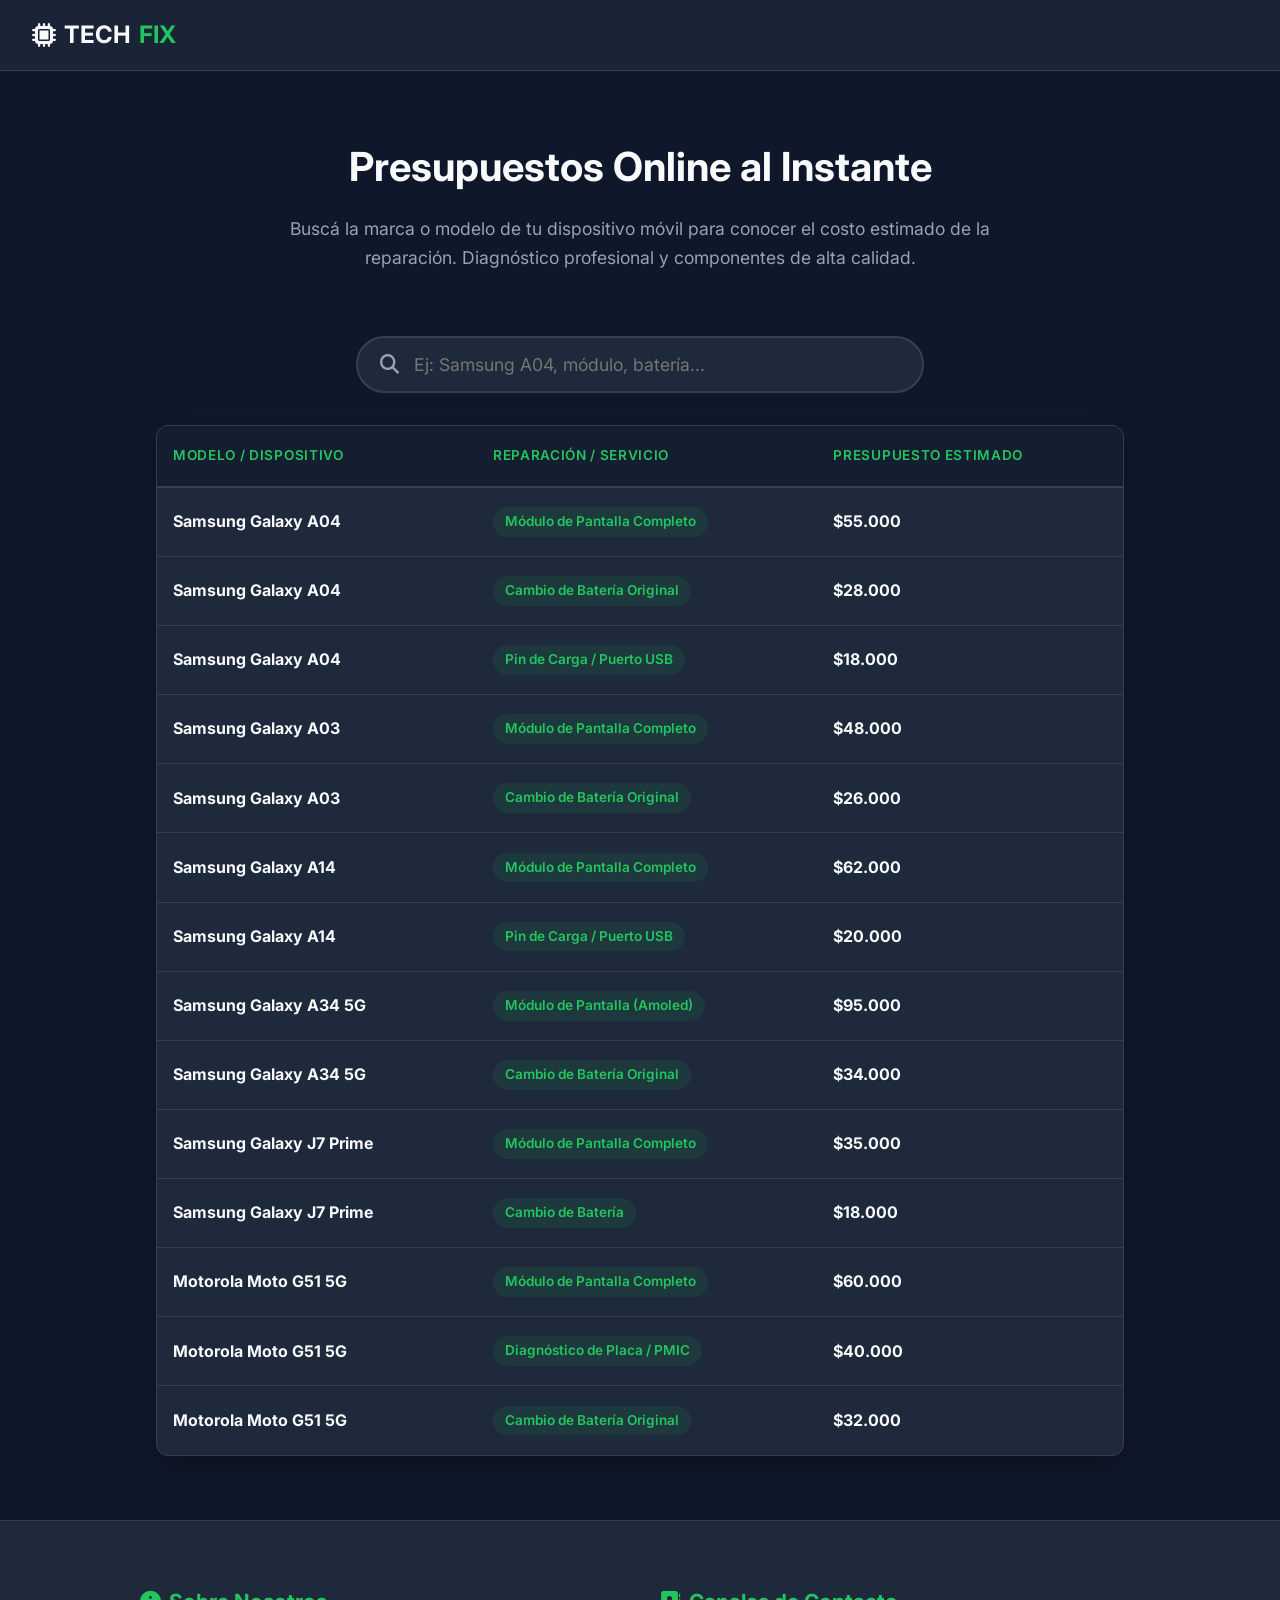
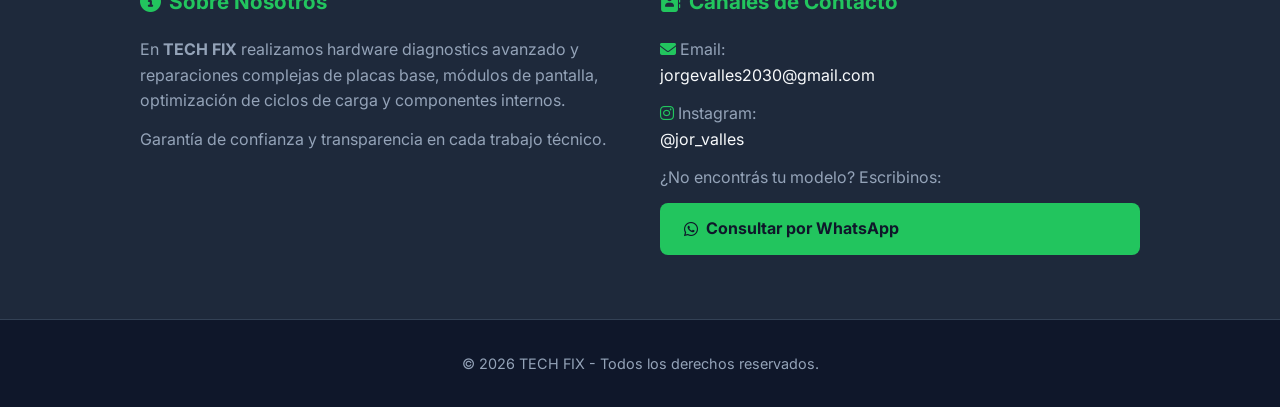
==== index.html @ dbf46ec6 "Rename gemini-code-1780586534050.html to index.html" ====
<!DOCTYPE html>
<html lang="es">
<head>
    <meta charset="UTF-8">
    <meta name="viewport" content="width=device-width, initial-scale=1.0">
    <title>TECH FIX - Servicio Técnico Especializado</title>
    <!-- Google Fonts & FontAwesome para Iconos -->
    <link href="https://fonts.googleapis.com/css2?family=Inter:wght@300;400;600;700&display=swap" rel="stylesheet">
    <link rel="stylesheet" href="https://cdnjs.cloudflare.com/ajax/libs/font-awesome/6.4.0/css/all.min.css">
    
    <style>
        :root {
            --bg-dark: #0f172a;
            --bg-card: #1e293b;
            --primary: #22c55e; /* Verde Tecnológico */
            --primary-hover: #16a34a;
            --text-main: #f8fafc;
            --text-muted: #94a3b8;
            --border: #334155;
        }

        * {
            margin: 0;
            padding: 0;
            box-sizing: border-box;
            font-family: 'Inter', sans-serif;
        }

        body {
            background-color: var(--bg-dark);
            color: var(--text-main);
            line-height: 1.6;
        }

        header {
            background-color: rgba(30, 41, 59, 0.8);
            backdrop-filter: blur(10px);
            position: sticky;
            top: 0;
            z-index: 100;
            border-bottom: 1px solid var(--border);
            padding: 1rem 2rem;
            display: flex;
            justify-content: space-between;
            align-items: center;
        }

        .logo {
            font-size: 1.5rem;
            font-weight: 700;
            color: var(--text-main);
            display: flex;
            align-items: center;
            gap: 0.5rem;
        }

        .logo span {
            color: var(--primary);
        }

        .hero {
            text-align: center;
            padding: 4rem 2rem 2rem 2rem;
            max-width: 800px;
            margin: 0 auto;
        }

        .hero h1 {
            font-size: 2.5rem;
            font-weight: 700;
            margin-bottom: 1rem;
        }

        .hero p {
            color: var(--text-muted);
            font-size: 1.1rem;
        }

        /* Buscador y Controles */
        .search-container {
            max-width: 600px;
            margin: 2rem auto;
            position: relative;
            padding: 0 1rem;
        }

        .search-wrapper {
            position: relative;
            display: flex;
            align-items: center;
        }

        .search-wrapper i {
            position: absolute;
            left: 1.5rem;
            color: var(--text-muted);
            font-size: 1.2rem;
        }

        .search-input {
            width: 100%;
            padding: 1rem 1rem 1rem 3.5rem;
            background-color: var(--bg-card);
            border: 2px solid var(--border);
            border-radius: 50px;
            color: var(--text-main);
            font-size: 1.1rem;
            outline: none;
            transition: all 0.3s ease;
        }

        .search-input:focus {
            border-color: var(--primary);
            box-shadow: 0 0 15px rgba(34, 197, 94, 0.2);
        }

        /* Tabla de Presupuestos */
        .table-section {
            max-width: 1000px;
            margin: 0 auto 4rem auto;
            padding: 0 1rem;
        }

        .table-container {
            background-color: var(--bg-card);
            border: 1px solid var(--border);
            border-radius: 12px;
            overflow: hidden;
            box-shadow: 0 10px 25px -5px rgba(0, 0, 0, 0.3);
        }

        table {
            width: 100%;
            border-collapse: collapse;
            text-align: left;
        }

        th {
            background-color: rgba(15, 23, 42, 0.6);
            color: var(--primary);
            padding: 1.2rem 1rem;
            font-weight: 600;
            text-transform: uppercase;
            font-size: 0.85rem;
            letter-spacing: 0.05em;
            border-bottom: 2px solid var(--border);
        }

        td {
            padding: 1.2rem 1rem;
            border-bottom: 1px solid var(--border);
            font-size: 1rem;
        }

        tr:last-child td {
            border-bottom: none;
        }

        tr:hover td {
            background-color: rgba(51, 65, 85, 0.3);
        }

        .badge-reparacion {
            background-color: rgba(34, 197, 94, 0.1);
            color: var(--primary);
            padding: 0.25rem 0.75rem;
            border-radius: 20px;
            font-size: 0.85rem;
            font-weight: 600;
            display: inline-block;
        }

        .price-tag {
            font-weight: 700;
            color: var(--text-main);
        }

        .no-results {
            padding: 3rem;
            text-align: center;
            color: var(--text-muted);
            display: none;
        }

        /* Sección de Contacto e Info de Empresa */
        .info-section {
            background-color: var(--bg-card);
            border-top: 1px solid var(--border);
            padding: 4rem 2rem;
        }

        .info-grid {
            max-width: 1000px;
            margin: 0 auto;
            display: grid;
            grid-template-columns: repeat(auto-fit, minmax(280px, 1fr));
            gap: 2.5rem;
        }

        .info-card h3 {
            font-size: 1.3rem;
            margin-bottom: 1.2rem;
            color: var(--primary);
            display: flex;
            align-items: center;
            gap: 0.5rem;
        }

        .info-card p {
            color: var(--text-muted);
            margin-bottom: 0.8rem;
        }

        .info-card a {
            color: var(--text-main);
            text-decoration: none;
            transition: color 0.2s;
            display: flex;
            align-items: center;
            gap: 0.5rem;
        }

        .info-card a:hover {
            color: var(--primary);
        }

        .social-btn {
            display: inline-flex;
            align-items: center;
            gap: 0.5rem;
            background-color: var(--primary);
            color: var(--bg-dark) !important;
            font-weight: 700;
            padding: 0.8rem 1.5rem;
            border-radius: 8px;
            margin-top: 0.5rem;
            transition: transform 0.2s, background-color 0.2s !important;
        }

        .social-btn:hover {
            background-color: var(--primary-hover) !important;
            transform: translateY(-2px);
        }

        footer {
            text-align: center;
            padding: 2rem;
            color: var(--text-muted);
            font-size: 0.9rem;
            border-top: 1px solid var(--border);
        }

        @media (max-width: 600px) {
            .hero h1 { font-size: 2rem; }
            th, td { padding: 0.8rem 0.5rem; font-size: 0.9rem; }
            header { justify-content: center; }
        }
    </style>
</head>
<body>

    <header>
        <div class="logo"><i class="fa-solid fa-microchip"></i> TECH<span>FIX</span></div>
    </header>

    <section class="hero">
        <h1>Presupuestos Online al Instante</h1>
        <p>Buscá la marca o modelo de tu dispositivo móvil para conocer el costo estimado de la reparación. Diagnóstico profesional y componentes de alta calidad.</p>
    </section>

    <!-- Buscador Inteligente -->
    <div class="search-container">
        <div class="search-wrapper">
            <i class="fa-solid fa-magnifying-glass"></i>
            <input type="text" id="searchInput" class="search-input" placeholder="Ej: Samsung A04, módulo, batería...">
        </div>
    </div>

    <!-- Contenedor de la Tabla -->
    <section class="table-section">
        <div class="table-container">
            <table id="preciosTable">
                <thead>
                    <tr>
                        <th>Modelo / Dispositivo</th>
                        <th>Reparación / Servicio</th>
                        <th>Presupuesto Estimado</th>
                    </tr>
                </thead>
                <tbody id="tableBody">
                    <!-- Los datos se cargan dinámicamente con JavaScript desde abajo -->
                </tbody>
            </table>
            <div id="noResults" class="no-results">
                <i class="fa-solid fa-circle-question" style="font-size: 2rem; margin-bottom: 1rem; color: var(--primary);"></i>
                <p>No encontramos presupuestos para esa búsqueda.<br>¡Consultanos directamente por WhatsApp para darte un precio!</p>
            </div>
        </div>
    </section>

    <!-- Información de la Empresa -->
    <section class="info-section">
        <div class="info-grid">
            <div class="info-card">
                <h3><i class="fa-solid fa-circle-info"></i> Sobre Nosotros</h3>
                <p>En <strong>TECH FIX</strong> realizamos hardware diagnostics avanzado y reparaciones complejas de placas base, módulos de pantalla, optimización de ciclos de carga y componentes internos.</p>
                <p>Garantía de confianza y transparencia en cada trabajo técnico.</p>
            </div>
            <div class="info-card">
                <h3><i class="fa-solid fa-address-book"></i> Canales de Contacto</h3>
                <p><i class="fa-solid fa-envelope" style="color: var(--primary);"></i> Email: <a href="mailto:jorgevalles2030@gmail.com">jorgevalles2030@gmail.com</a></p>
                <p><i class="fa-brands fa-instagram" style="color: var(--primary);"></i> Instagram: <a href="https://instagram.com/jor_valles" target="_blank">@jor_valles</a></p>
                <p>¿No encontrás tu modelo? Escribinos:</p>
                <!-- BOTÓN DE WHATSAPP: Podés cambiar el número de teléfono acá abajo en el link -->
                <a href="https://wa.me/5491100000000?text=Hola%20Tech%20Fix,%20quería%20consultar%20un%20presupuesto" target="_blank" class="social-btn">
                    <i class="fa-brands fa-whatsapp"></i> Consultar por WhatsApp
                </a>
            </div>
        </div>
    </section>

    <footer>
        &copy; 2026 TECH FIX - Todos los derechos reservados.
    </footer>

    <!-- LÓGICA DE JAVASCRIPT: ACÁ MODIFICÁS TUS PRODUCTOS -->
    <script>
        // ==========================================
        //  BASE DE DATOS DE PRECIOS (100% EDITABLE)
        // ==========================================
        // Podés cambiar los nombres, las reparaciones y los precios.
        // Respetá siempre las comillas y las comas al final de cada línea.
        
        const datosPrecios = [
            { modelo: "Samsung Galaxy A04", reparacion: "Módulo de Pantalla Completo", precio: "$55.000" },
            { modelo: "Samsung Galaxy A04", reparacion: "Cambio de Batería Original", precio: "$28.000" },
            { modelo: "Samsung Galaxy A04", reparacion: "Pin de Carga / Puerto USB", precio: "$18.000" },
            
            { modelo: "Samsung Galaxy A03", reparacion: "Módulo de Pantalla Completo", precio: "$48.000" },
            { modelo: "Samsung Galaxy A03", reparacion: "Cambio de Batería Original", precio: "$26.000" },
            
            { modelo: "Samsung Galaxy A14", reparacion: "Módulo de Pantalla Completo", precio: "$62.000" },
            { modelo: "Samsung Galaxy A14", reparacion: "Pin de Carga / Puerto USB", precio: "$20.000" },
            
            { modelo: "Samsung Galaxy A34 5G", reparacion: "Módulo de Pantalla (Amoled)", precio: "$95.000" },
            { modelo: "Samsung Galaxy A34 5G", reparacion: "Cambio de Batería Original", precio: "$34.000" },
            
            { modelo: "Samsung Galaxy J7 Prime", reparacion: "Módulo de Pantalla Completo", precio: "$35.000" },
            { modelo: "Samsung Galaxy J7 Prime", reparacion: "Cambio de Batería", precio: "$18.000" },
            
            { modelo: "Motorola Moto G51 5G", reparacion: "Módulo de Pantalla Completo", precio: "$60.000" },
            { modelo: "Motorola Moto G51 5G", reparacion: "Diagnóstico de Placa / PMIC", precio: "$40.000" },
            { modelo: "Motorola Moto G51 5G", reparacion: "Cambio de Batería Original", precio: "$32.000" }
        ];

        // ==========================================
        //  FUNCIONAMIENTO DE LA PÁGINA (NO TOCAR)
        // ==========================================
        const tableBody = document.getElementById('tableBody');
        const searchInput = document.getElementById('searchInput');
        const noResults = document.getElementById('noResults');
        const preciosTable = document.getElementById('preciosTable');

        // Función para renderizar los datos en la tabla
        function cargarTabla(lista) {
            tableBody.innerHTML = '';
            if (lista.length === 0) {
                preciosTable.style.display = 'none';
                noResults.style.display = 'block';
                return;
            }
            
            preciosTable.style.display = 'table';
            noResults.style.display = 'none';

            lista.forEach(item => {
                const fila = document.createElement('tr');
                fila.innerHTML = `
                    <td><strong>${item.modelo}</strong></td>
                    <td><span class="badge-reparacion">${item.reparacion}</span></td>
                    <td><span class="price-tag">${item.precio}</span></td>
                `;
                tableBody.appendChild(fila);
            });
        }

        // Buscador en tiempo real
        searchInput.addEventListener('input', (e) => {
            const busqueda = e.target.value.toLowerCase().trim();
            
            const filtrados = datosPrecios.filter(item => {
                return item.modelo.toLowerCase().includes(busqueda) || 
                       item.reparacion.toLowerCase().includes(busqueda);
            });
            
            cargarTabla(filtrados);
        });

        // Carga inicial al abrir la página
        cargarTabla(datosPrecios);
    </script>
</body>
</html>
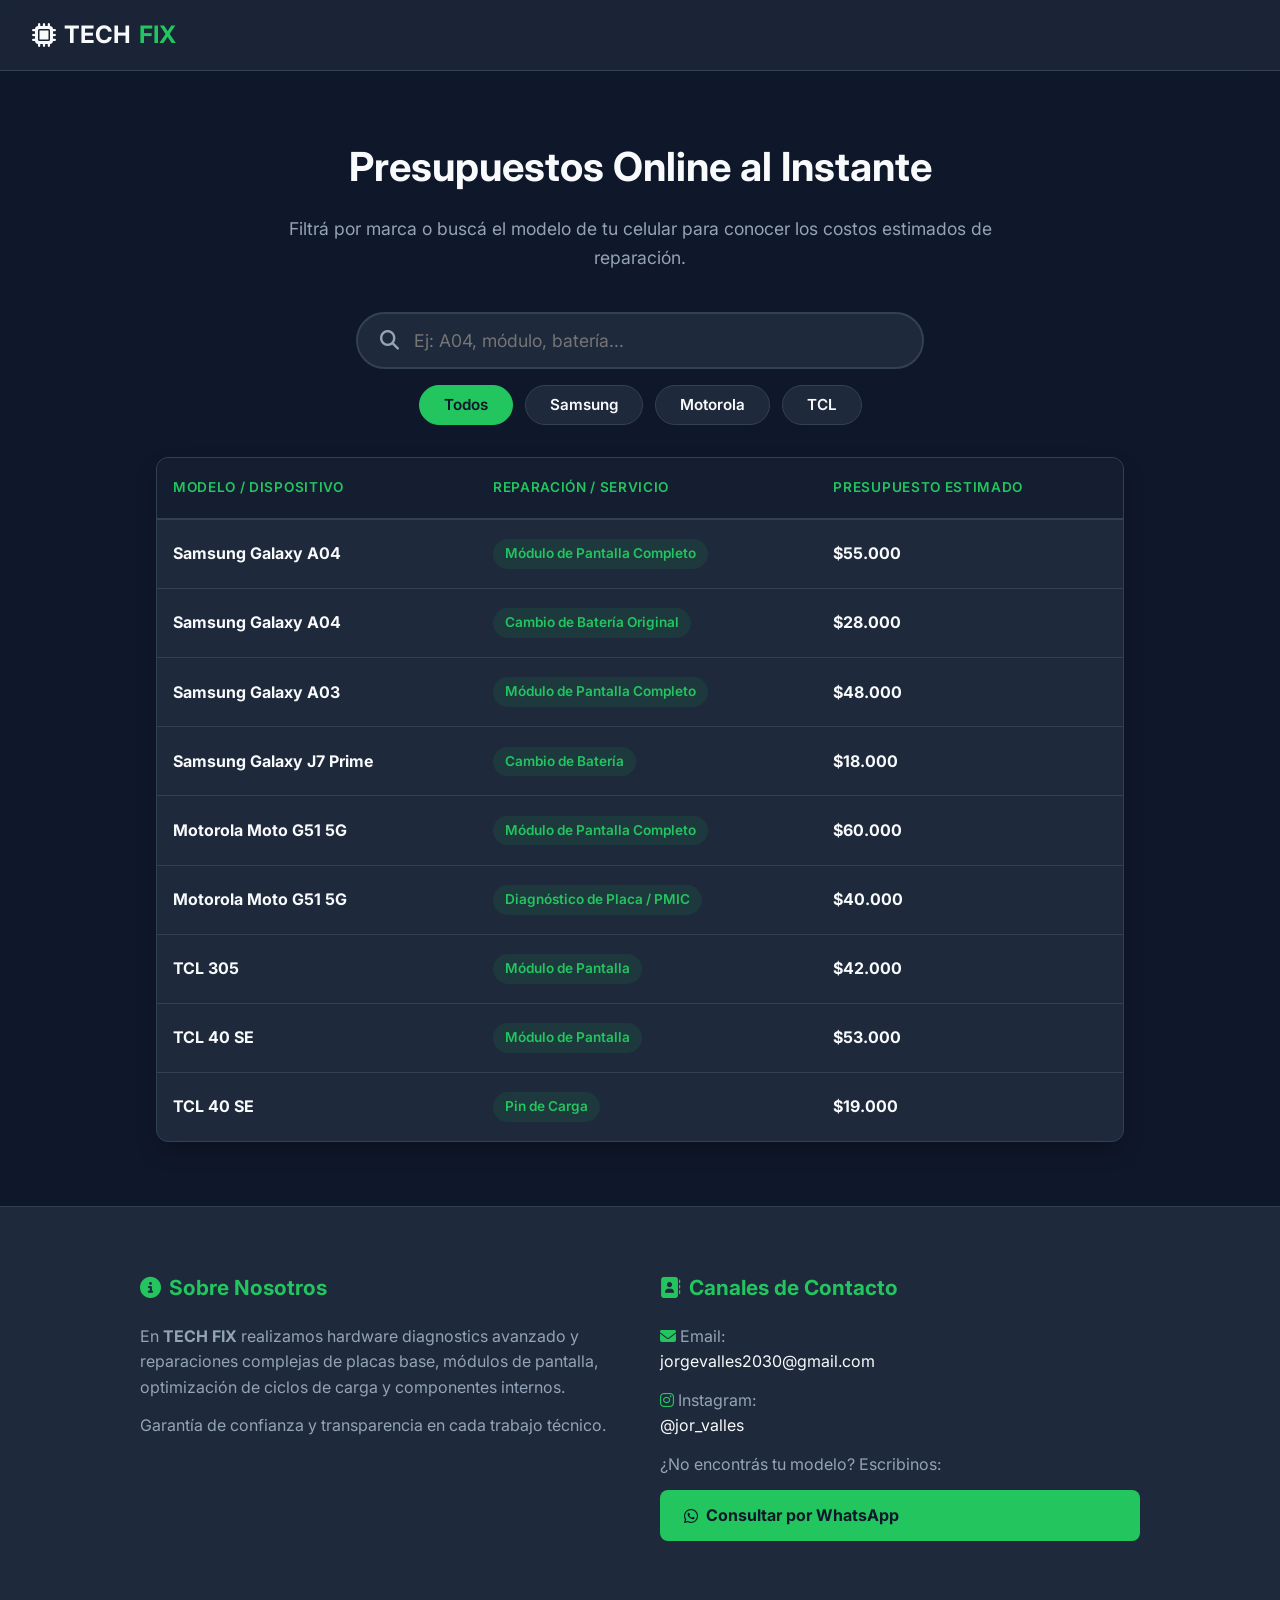
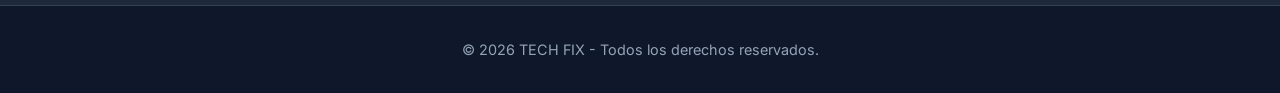
==== commit 04f84353: "Update index.html" ====
--- a/index.html
+++ b/index.html
@@ -60,7 +60,7 @@
 
         .hero {
             text-align: center;
-            padding: 4rem 2rem 2rem 2rem;
+            padding: 4rem 2rem 1rem 2rem;
             max-width: 800px;
             margin: 0 auto;
         }
@@ -76,10 +76,10 @@
             font-size: 1.1rem;
         }
 
-        /* Buscador y Controles */
+        /* Buscador */
         .search-container {
             max-width: 600px;
-            margin: 2rem auto;
+            margin: 1.5rem auto 1rem auto;
             position: relative;
             padding: 0 1rem;
         }
@@ -112,6 +112,39 @@
         .search-input:focus {
             border-color: var(--primary);
             box-shadow: 0 0 15px rgba(34, 197, 94, 0.2);
+        }
+
+        /* Botones de Filtro (Categorías por Marca) */
+        .filter-container {
+            display: flex;
+            justify-content: center;
+            gap: 0.75rem;
+            margin-bottom: 2rem;
+            flex-wrap: wrap;
+            padding: 0 1rem;
+        }
+
+        .filter-btn {
+            background-color: var(--bg-card);
+            color: var(--text-main);
+            border: 1px solid var(--border);
+            padding: 0.6rem 1.5rem;
+            border-radius: 30px;
+            cursor: pointer;
+            font-weight: 600;
+            font-size: 0.95rem;
+            transition: all 0.2s ease;
+        }
+
+        .filter-btn:hover {
+            border-color: var(--primary);
+            color: var(--primary);
+        }
+
+        .filter-btn.active {
+            background-color: var(--primary);
+            color: var(--bg-dark);
+            border-color: var(--primary);
         }
 
         /* Tabla de Presupuestos */
@@ -265,15 +298,23 @@
 
     <section class="hero">
         <h1>Presupuestos Online al Instante</h1>
-        <p>Buscá la marca o modelo de tu dispositivo móvil para conocer el costo estimado de la reparación. Diagnóstico profesional y componentes de alta calidad.</p>
+        <p>Filtrá por marca o buscá el modelo de tu celular para conocer los costos estimados de reparación.</p>
     </section>
 
     <!-- Buscador Inteligente -->
     <div class="search-container">
         <div class="search-wrapper">
             <i class="fa-solid fa-magnifying-glass"></i>
-            <input type="text" id="searchInput" class="search-input" placeholder="Ej: Samsung A04, módulo, batería...">
+            <input type="text" id="searchInput" class="search-input" placeholder="Ej: A04, módulo, batería...">
         </div>
+    </div>
+
+    <!-- Botones de Filtro por Categorías (Marcas) -->
+    <div class="filter-container">
+        <button class="filter-btn active" onclick="filtrarPorMarca('TODOS', this)">Todos</button>
+        <button class="filter-btn" onclick="filtrarPorMarca('SAMSUNG', this)">Samsung</button>
+        <button class="filter-btn" onclick="filtrarPorMarca('MOTOROLA', this)">Motorola</button>
+        <button class="filter-btn" onclick="filtrarPorMarca('TCL', this)">TCL</button>
     </div>
 
     <!-- Contenedor de la Tabla -->
@@ -288,7 +329,7 @@
                     </tr>
                 </thead>
                 <tbody id="tableBody">
-                    <!-- Los datos se cargan dinámicamente con JavaScript desde abajo -->
+                    <!-- Datos dinámicos -->
                 </tbody>
             </table>
             <div id="noResults" class="no-results">
@@ -311,7 +352,6 @@
                 <p><i class="fa-solid fa-envelope" style="color: var(--primary);"></i> Email: <a href="mailto:jorgevalles2030@gmail.com">jorgevalles2030@gmail.com</a></p>
                 <p><i class="fa-brands fa-instagram" style="color: var(--primary);"></i> Instagram: <a href="https://instagram.com/jor_valles" target="_blank">@jor_valles</a></p>
                 <p>¿No encontrás tu modelo? Escribinos:</p>
-                <!-- BOTÓN DE WHATSAPP: Podés cambiar el número de teléfono acá abajo en el link -->
                 <a href="https://wa.me/5491100000000?text=Hola%20Tech%20Fix,%20quería%20consultar%20un%20presupuesto" target="_blank" class="social-btn">
                     <i class="fa-brands fa-whatsapp"></i> Consultar por WhatsApp
                 </a>
@@ -323,45 +363,34 @@
         &copy; 2026 TECH FIX - Todos los derechos reservados.
     </footer>
 
-    <!-- LÓGICA DE JAVASCRIPT: ACÁ MODIFICÁS TUS PRODUCTOS -->
     <script>
-        // ==========================================
-        //  BASE DE DATOS DE PRECIOS (100% EDITABLE)
-        // ==========================================
-        // Podés cambiar los nombres, las reparaciones y los precios.
-        // Respetá siempre las comillas y las comas al final de cada línea.
-        
+        // ========================================================
+        //  BASE DE DATOS EDITABLE (Agregá la marca en cada uno)
+        // ========================================================
         const datosPrecios = [
-            { modelo: "Samsung Galaxy A04", reparacion: "Módulo de Pantalla Completo", precio: "$55.000" },
-            { modelo: "Samsung Galaxy A04", reparacion: "Cambio de Batería Original", precio: "$28.000" },
-            { modelo: "Samsung Galaxy A04", reparacion: "Pin de Carga / Puerto USB", precio: "$18.000" },
-            
-            { modelo: "Samsung Galaxy A03", reparacion: "Módulo de Pantalla Completo", precio: "$48.000" },
-            { modelo: "Samsung Galaxy A03", reparacion: "Cambio de Batería Original", precio: "$26.000" },
-            
-            { modelo: "Samsung Galaxy A14", reparacion: "Módulo de Pantalla Completo", precio: "$62.000" },
-            { modelo: "Samsung Galaxy A14", reparacion: "Pin de Carga / Puerto USB", precio: "$20.000" },
-            
-            { modelo: "Samsung Galaxy A34 5G", reparacion: "Módulo de Pantalla (Amoled)", precio: "$95.000" },
-            { modelo: "Samsung Galaxy A34 5G", reparacion: "Cambio de Batería Original", precio: "$34.000" },
-            
-            { modelo: "Samsung Galaxy J7 Prime", reparacion: "Módulo de Pantalla Completo", precio: "$35.000" },
-            { modelo: "Samsung Galaxy J7 Prime", reparacion: "Cambio de Batería", precio: "$18.000" },
-            
-            { modelo: "Motorola Moto G51 5G", reparacion: "Módulo de Pantalla Completo", precio: "$60.000" },
-            { modelo: "Motorola Moto G51 5G", reparacion: "Diagnóstico de Placa / PMIC", precio: "$40.000" },
-            { modelo: "Motorola Moto G51 5G", reparacion: "Cambio de Batería Original", precio: "$32.000" }
+            { marca: "SAMSUNG", modelo: "Samsung Galaxy A04", reparacion: "Módulo de Pantalla Completo", precio: "$55.000" },
+            { marca: "SAMSUNG", modelo: "Samsung Galaxy A04", reparacion: "Cambio de Batería Original", precio: "$28.000" },
+            { marca: "SAMSUNG", modelo: "Samsung Galaxy A03", reparacion: "Módulo de Pantalla Completo", precio: "$48.000" },
+            { marca: "SAMSUNG", modelo: "Samsung Galaxy J7 Prime", reparacion: "Cambio de Batería", precio: "$18.000" },
+            
+            { marca: "MOTOROLA", modelo: "Motorola Moto G51 5G", reparacion: "Módulo de Pantalla Completo", precio: "$60.000" },
+            { marca: "MOTOROLA", modelo: "Motorola Moto G51 5G", reparacion: "Diagnóstico de Placa / PMIC", precio: "$40.000" },
+            
+            { marca: "TCL", modelo: "TCL 305", reparacion: "Módulo de Pantalla", precio: "$42.000" },
+            { marca: "TCL", modelo: "TCL 40 SE", reparacion: "Módulo de Pantalla", precio: "$53.000" },
+            { marca: "TCL", modelo: "TCL 40 SE", reparacion: "Pin de Carga", precio: "$19.000" }
         ];
 
-        // ==========================================
-        //  FUNCIONAMIENTO DE LA PÁGINA (NO TOCAR)
-        // ==========================================
+        // ========================================================
+        //  LÓGICA DE FILTRADO Y BUSCADOR
+        // ========================================================
         const tableBody = document.getElementById('tableBody');
         const searchInput = document.getElementById('searchInput');
         const noResults = document.getElementById('noResults');
         const preciosTable = document.getElementById('preciosTable');
-
-        // Función para renderizar los datos en la tabla
+        
+        let marcaActual = 'TODOS';
+
         function cargarTabla(lista) {
             tableBody.innerHTML = '';
             if (lista.length === 0) {
@@ -384,19 +413,32 @@
             });
         }
 
-        // Buscador en tiempo real
-        searchInput.addEventListener('input', (e) => {
-            const busqueda = e.target.value.toLowerCase().trim();
+        function aplicarFiltros() {
+            const busqueda = searchInput.value.toLowerCase().trim();
             
             const filtrados = datosPrecios.filter(item => {
-                return item.modelo.toLowerCase().includes(busqueda) || 
-                       item.reparacion.toLowerCase().includes(busqueda);
+                const coincideMarca = (marcaActual === 'TODOS' || item.marca === marcaActual);
+                const coincideBusqueda = item.modelo.toLowerCase().includes(busqueda) || 
+                                         item.reparacion.toLowerCase().includes(busqueda);
+                return coincideMarca && coincideBusqueda;
             });
             
             cargarTabla(filtrados);
-        });
-
-        // Carga inicial al abrir la página
+        }
+
+        function filtrarPorMarca(marca, boton) {
+            marcaActual = marca;
+            
+            // Cambiar clase activa en los botones
+            document.querySelectorAll('.filter-btn').forEach(btn => btn.classList.remove('active'));
+            boton.classList.add('active');
+            
+            aplicarFiltros();
+        }
+
+        searchInput.addEventListener('input', aplicarFiltros);
+
+        // Inicializar
         cargarTabla(datosPrecios);
     </script>
 </body>
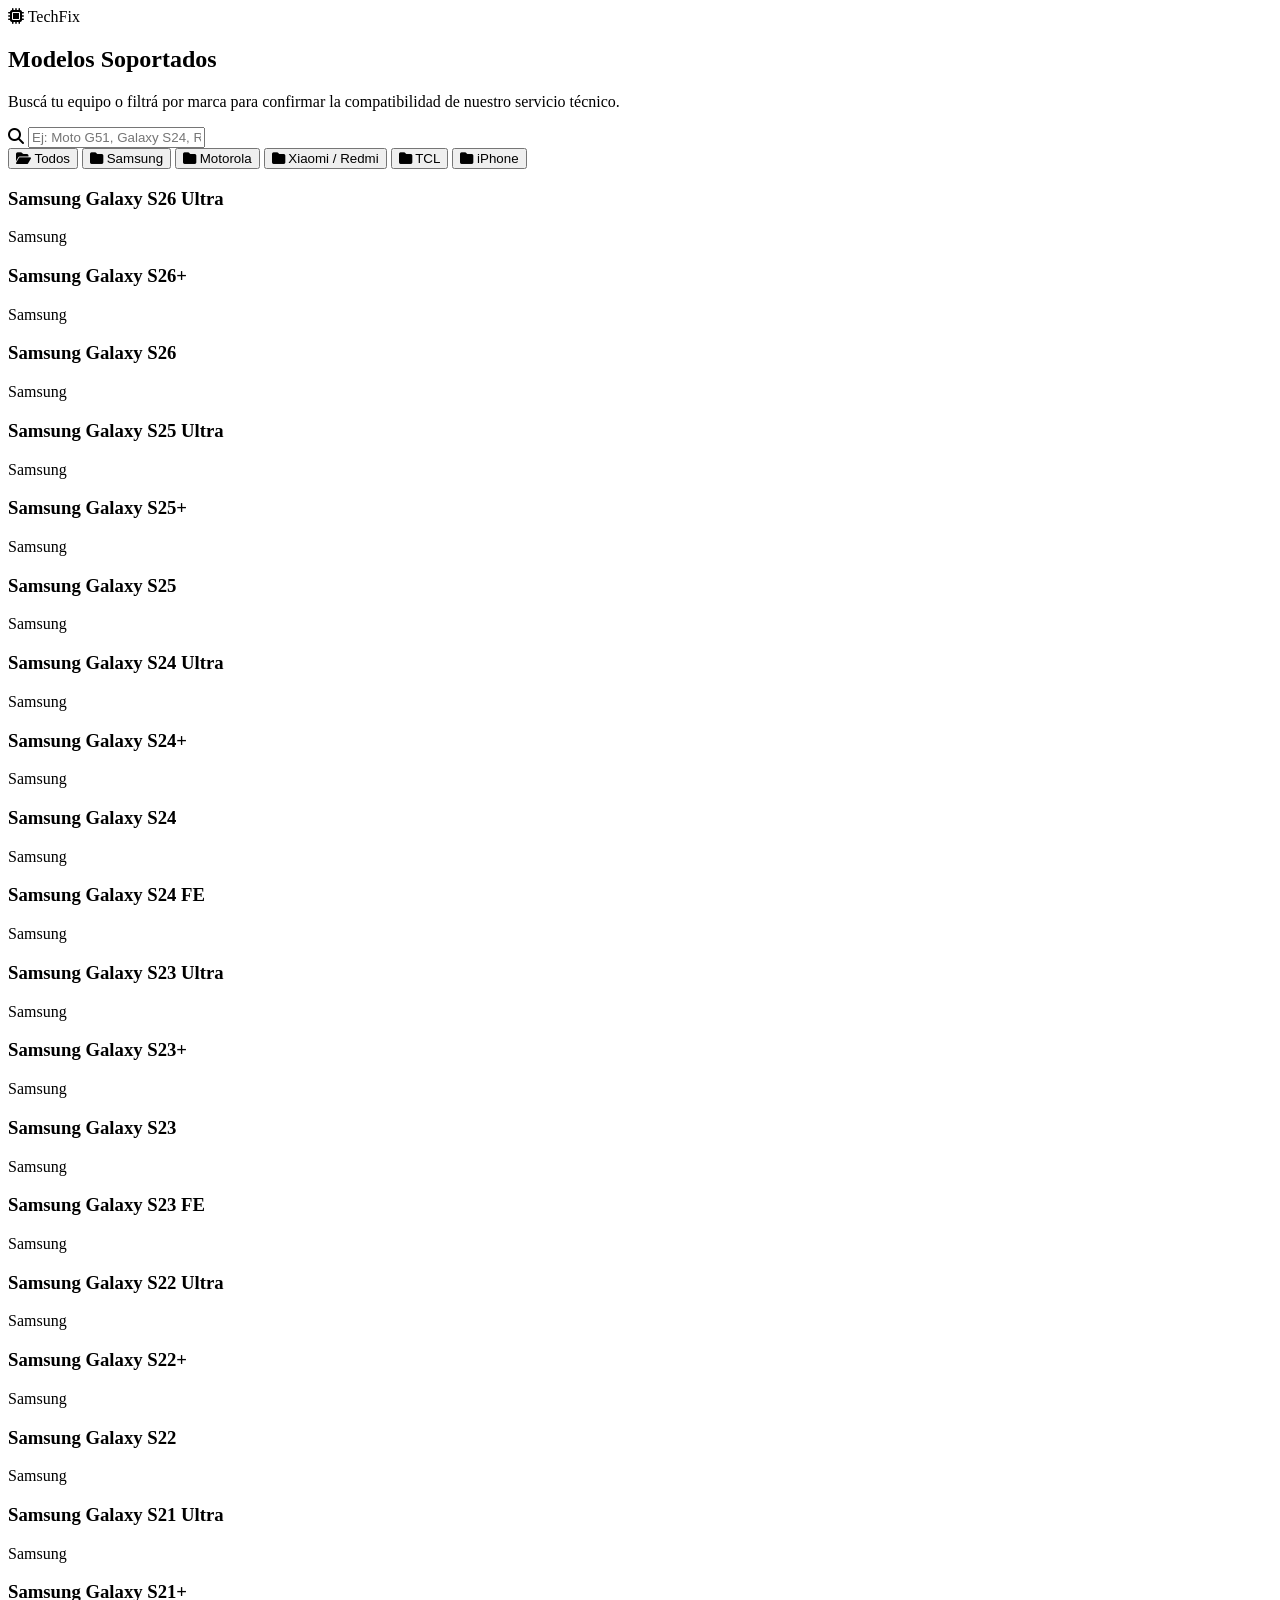
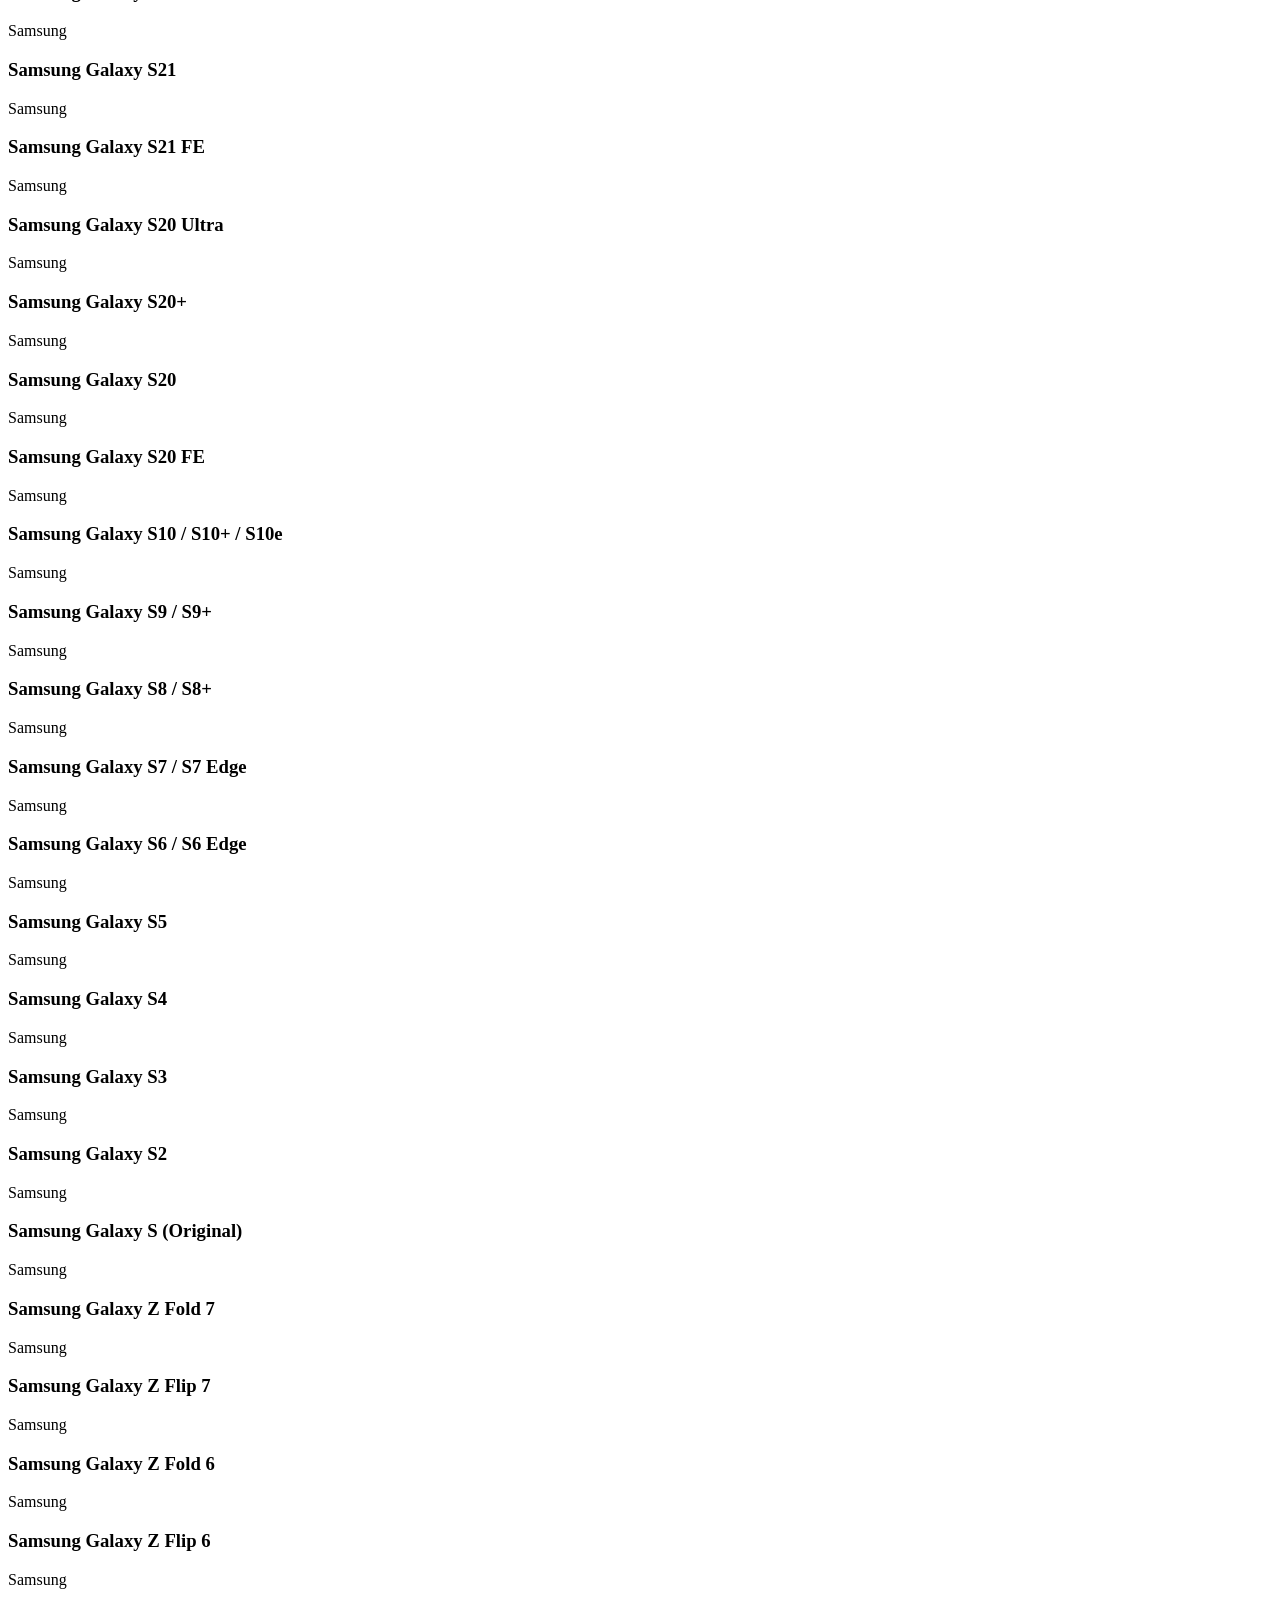
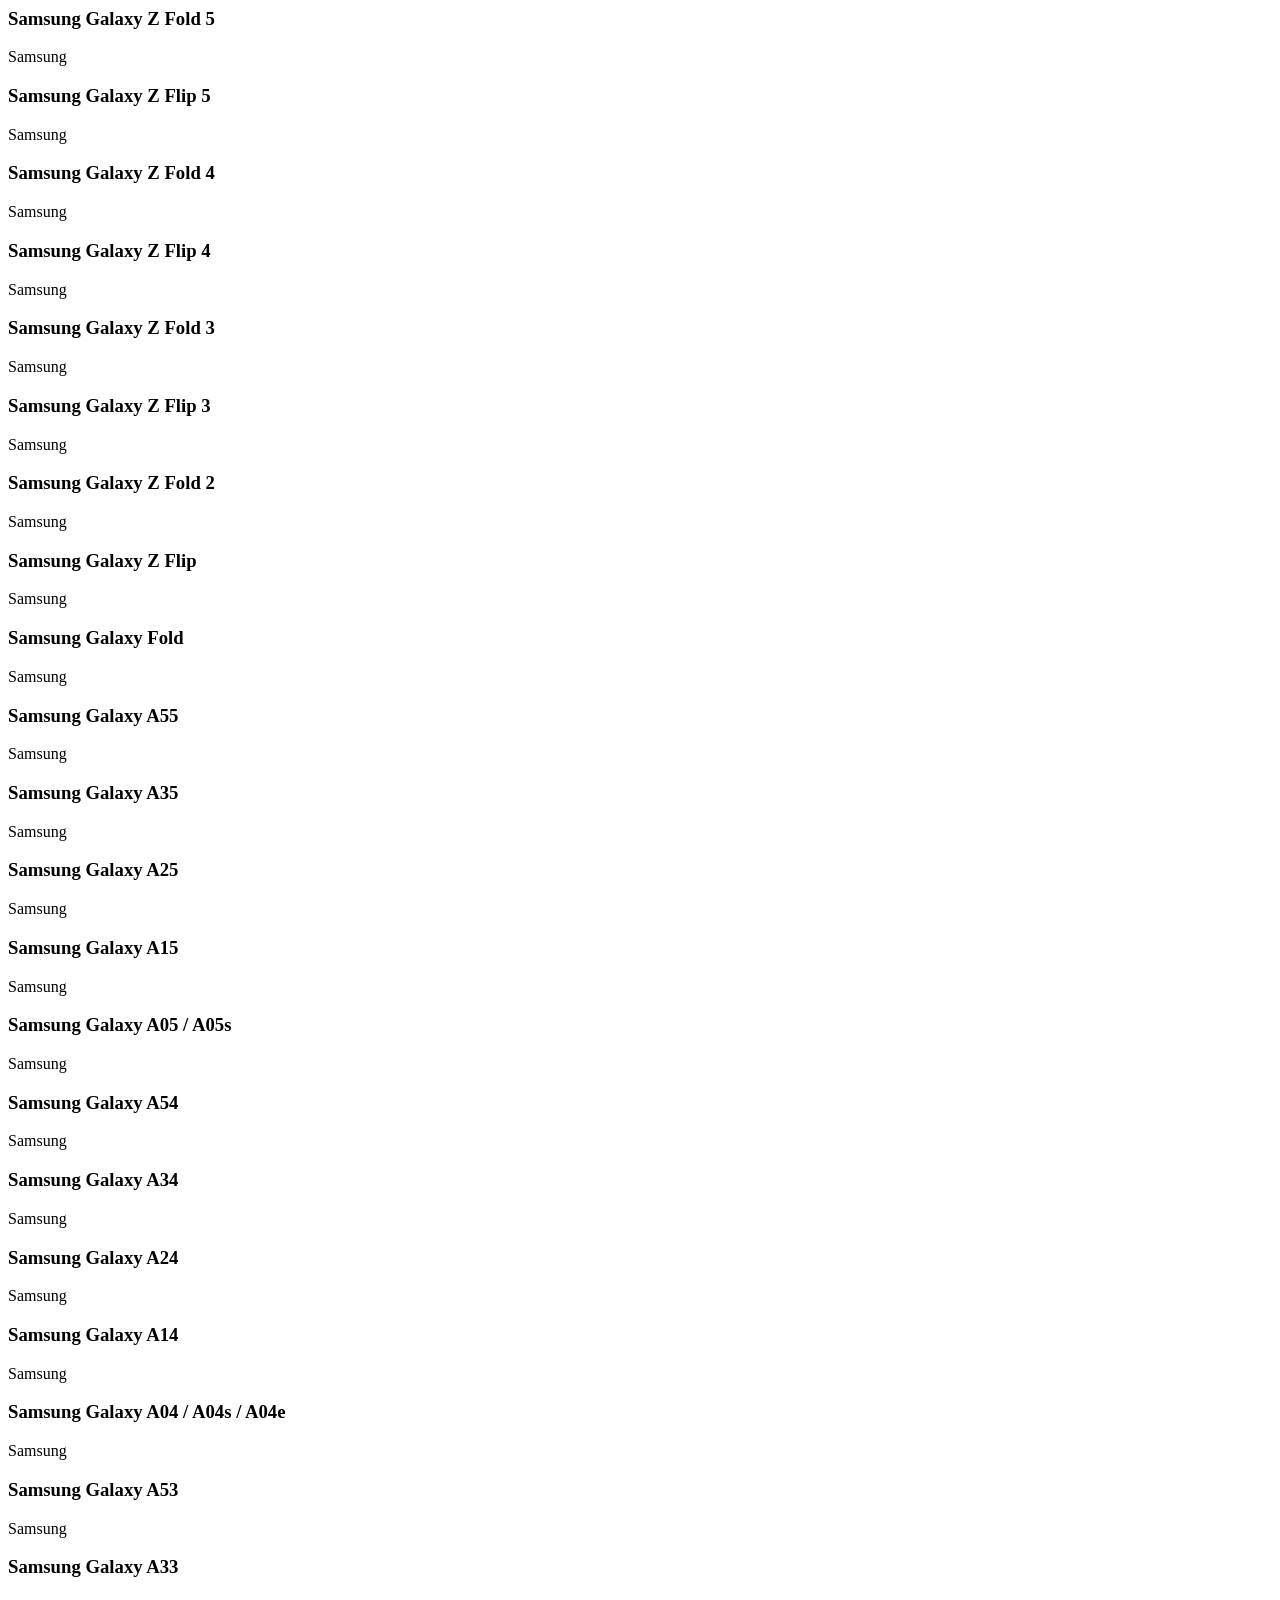
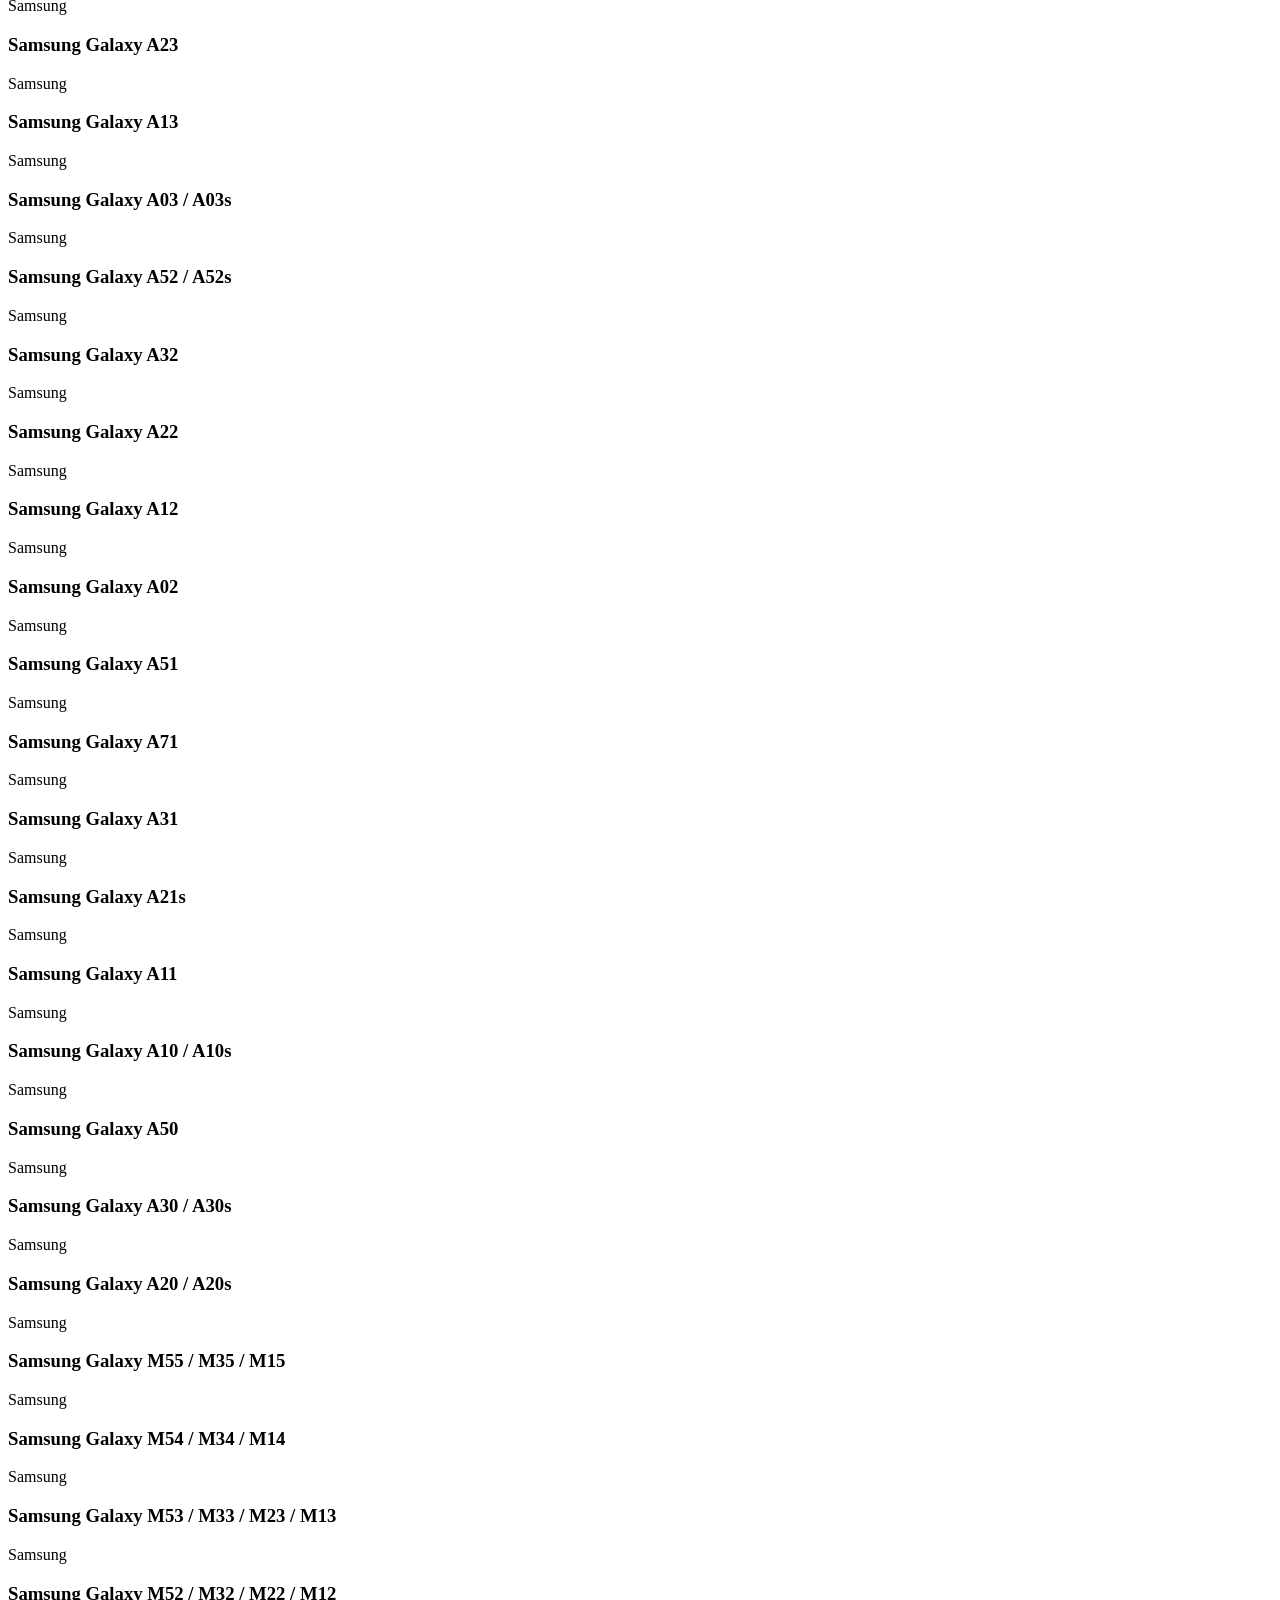
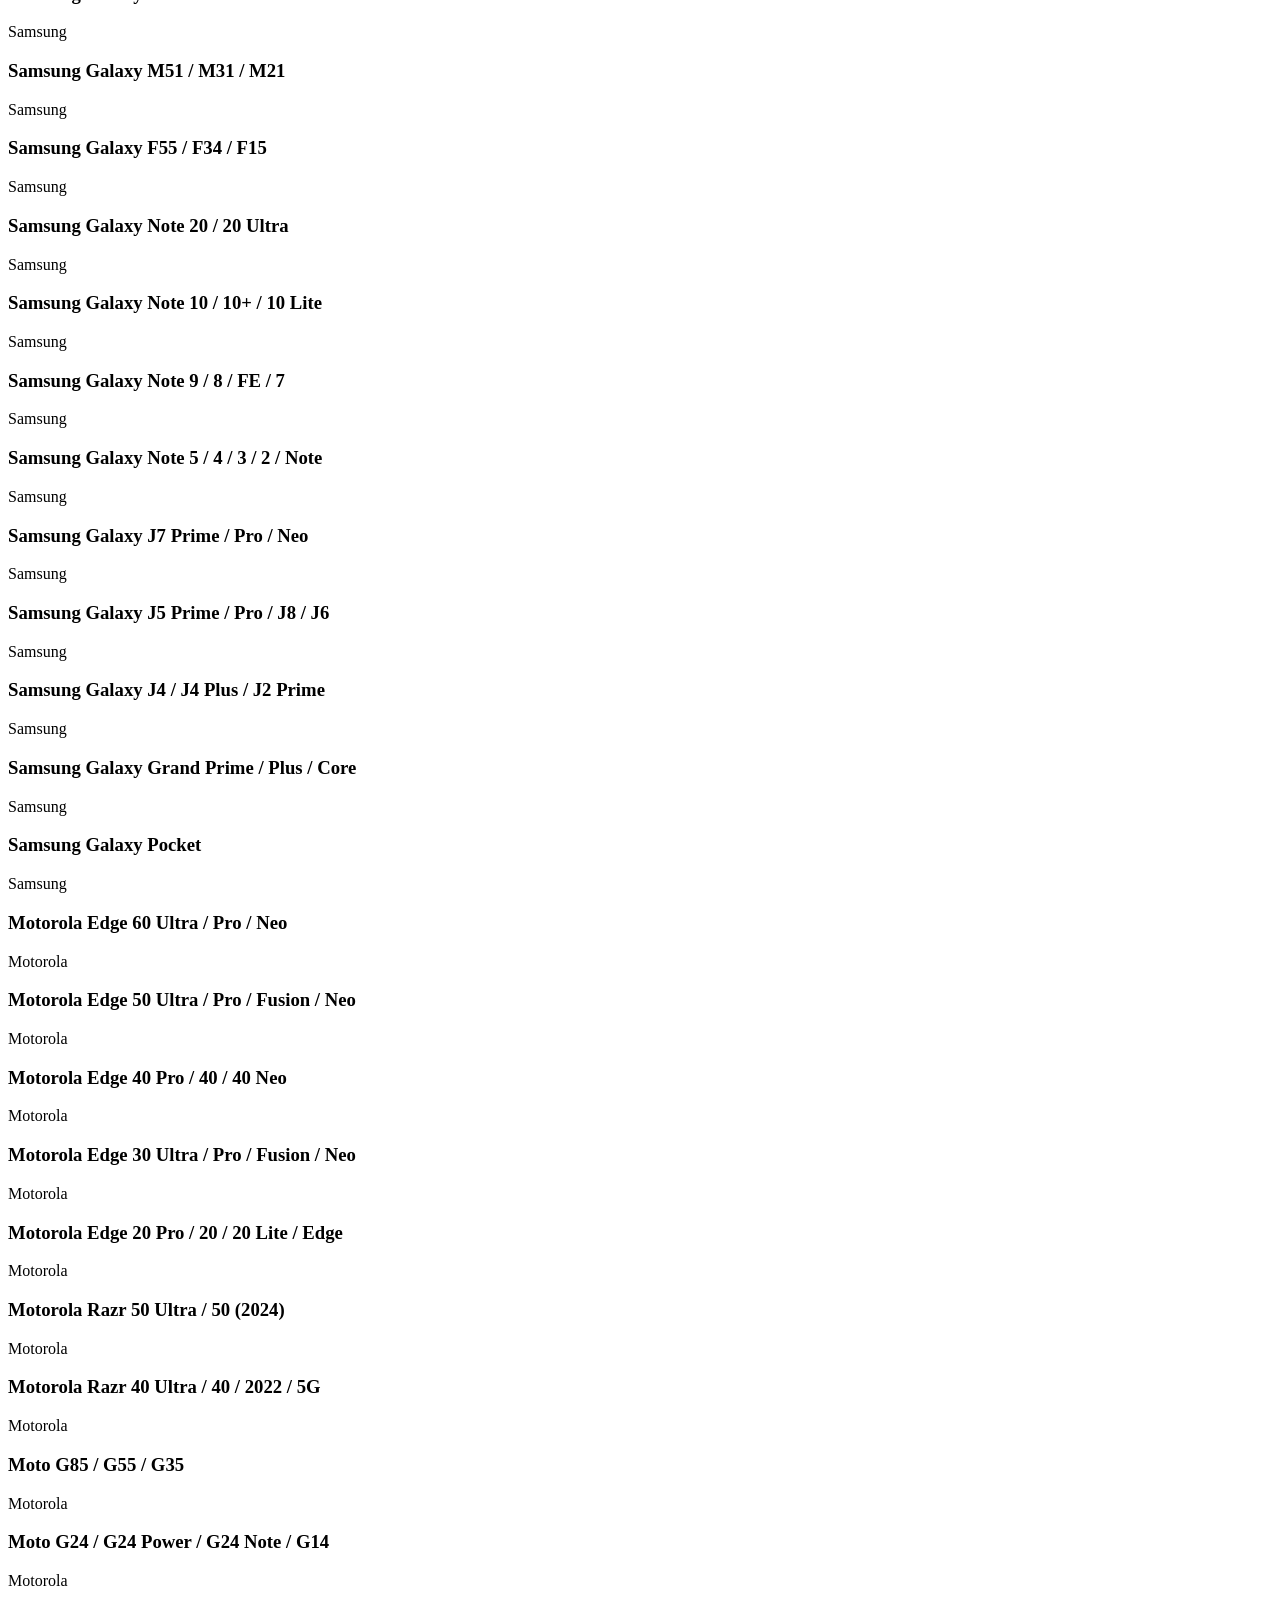
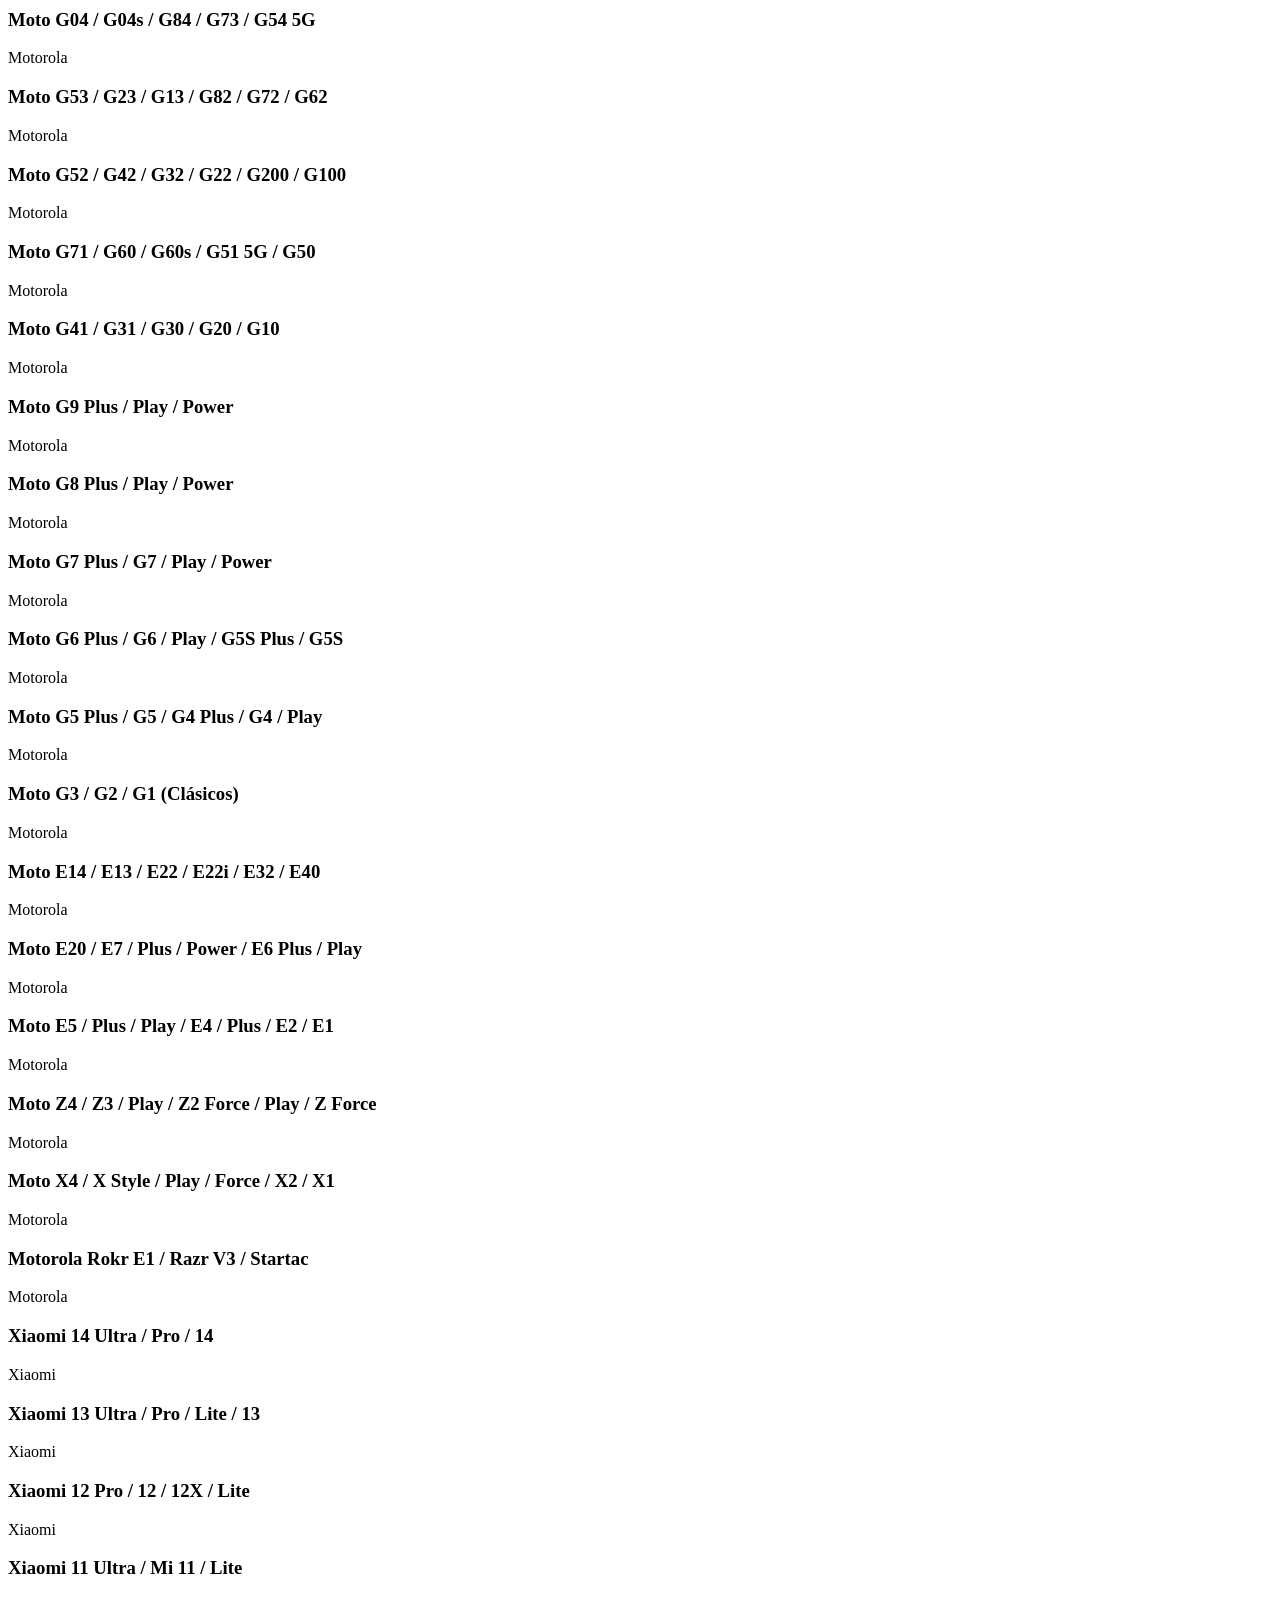
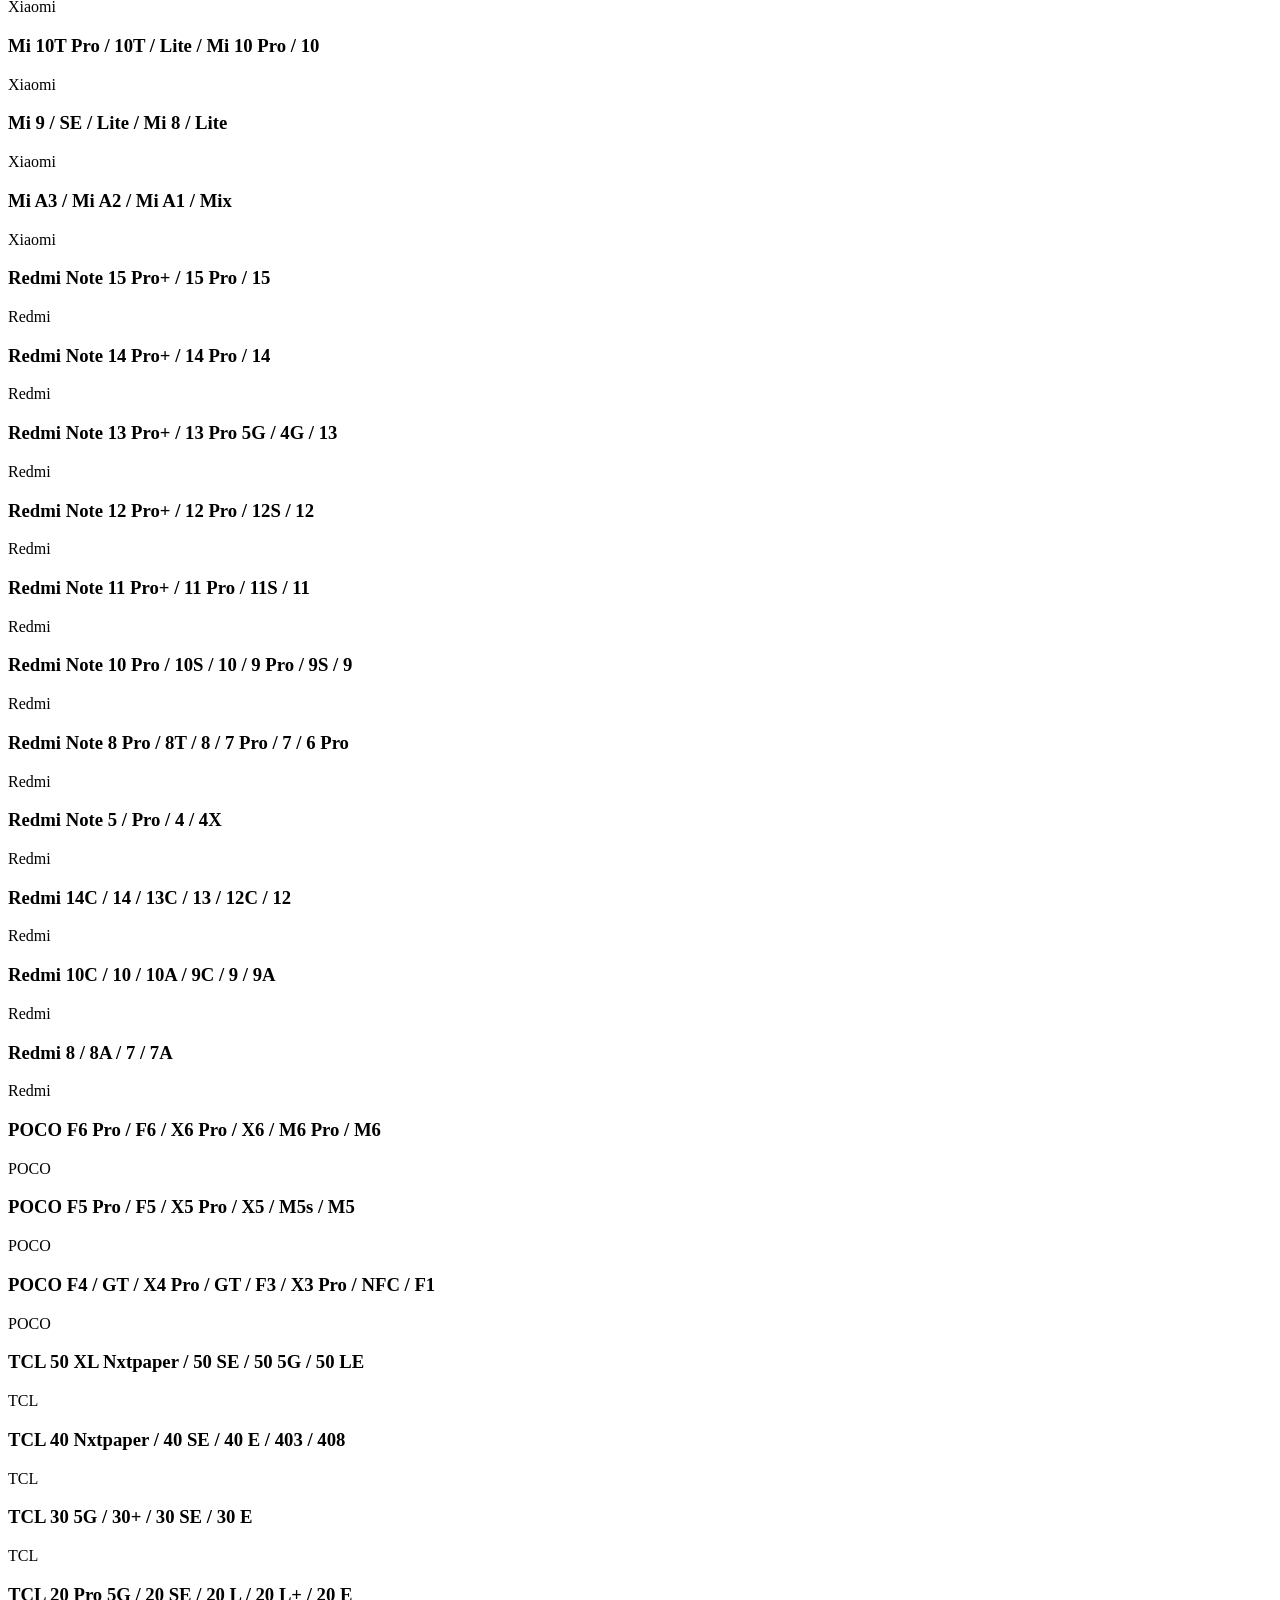
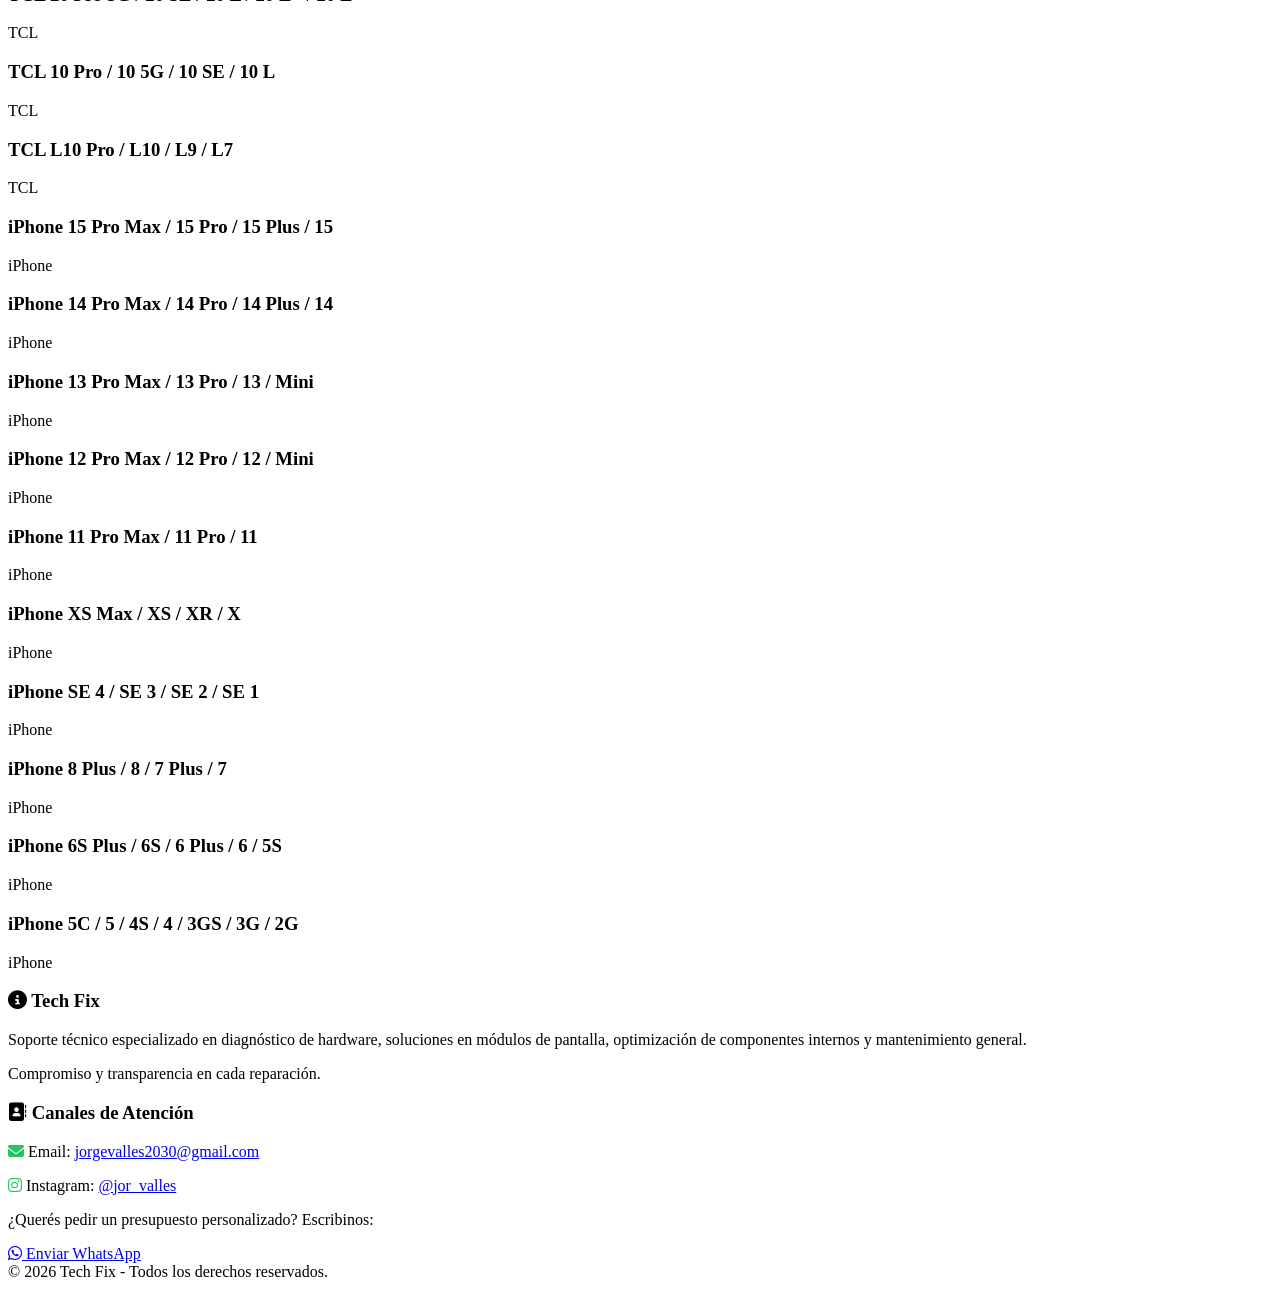
==== commit 4a1f6f46: "Update index.html" ====
--- a/index.html
+++ b/index.html
@@ -3,443 +3,276 @@
 <head>
     <meta charset="UTF-8">
     <meta name="viewport" content="width=device-width, initial-scale=1.0">
-    <title>TECH FIX - Servicio Técnico Especializado</title>
-    <!-- Google Fonts & FontAwesome para Iconos -->
+    <title>Tech Fix</title>
     <link href="https://fonts.googleapis.com/css2?family=Inter:wght@300;400;600;700&display=swap" rel="stylesheet">
     <link rel="stylesheet" href="https://cdnjs.cloudflare.com/ajax/libs/font-awesome/6.4.0/css/all.min.css">
-    
-    <style>
-        :root {
-            --bg-dark: #0f172a;
-            --bg-card: #1e293b;
-            --primary: #22c55e; /* Verde Tecnológico */
-            --primary-hover: #16a34a;
-            --text-main: #f8fafc;
-            --text-muted: #94a3b8;
-            --border: #334155;
-        }
-
-        * {
-            margin: 0;
-            padding: 0;
-            box-sizing: border-box;
-            font-family: 'Inter', sans-serif;
-        }
-
-        body {
-            background-color: var(--bg-dark);
-            color: var(--text-main);
-            line-height: 1.6;
-        }
-
-        header {
-            background-color: rgba(30, 41, 59, 0.8);
-            backdrop-filter: blur(10px);
-            position: sticky;
-            top: 0;
-            z-index: 100;
-            border-bottom: 1px solid var(--border);
-            padding: 1rem 2rem;
-            display: flex;
-            justify-content: space-between;
-            align-items: center;
-        }
-
-        .logo {
-            font-size: 1.5rem;
-            font-weight: 700;
-            color: var(--text-main);
-            display: flex;
-            align-items: center;
-            gap: 0.5rem;
-        }
-
-        .logo span {
-            color: var(--primary);
-        }
-
-        .hero {
-            text-align: center;
-            padding: 4rem 2rem 1rem 2rem;
-            max-width: 800px;
-            margin: 0 auto;
-        }
-
-        .hero h1 {
-            font-size: 2.5rem;
-            font-weight: 700;
-            margin-bottom: 1rem;
-        }
-
-        .hero p {
-            color: var(--text-muted);
-            font-size: 1.1rem;
-        }
-
-        /* Buscador */
-        .search-container {
-            max-width: 600px;
-            margin: 1.5rem auto 1rem auto;
-            position: relative;
-            padding: 0 1rem;
-        }
-
-        .search-wrapper {
-            position: relative;
-            display: flex;
-            align-items: center;
-        }
-
-        .search-wrapper i {
-            position: absolute;
-            left: 1.5rem;
-            color: var(--text-muted);
-            font-size: 1.2rem;
-        }
-
-        .search-input {
-            width: 100%;
-            padding: 1rem 1rem 1rem 3.5rem;
-            background-color: var(--bg-card);
-            border: 2px solid var(--border);
-            border-radius: 50px;
-            color: var(--text-main);
-            font-size: 1.1rem;
-            outline: none;
-            transition: all 0.3s ease;
-        }
-
-        .search-input:focus {
-            border-color: var(--primary);
-            box-shadow: 0 0 15px rgba(34, 197, 94, 0.2);
-        }
-
-        /* Botones de Filtro (Categorías por Marca) */
-        .filter-container {
-            display: flex;
-            justify-content: center;
-            gap: 0.75rem;
-            margin-bottom: 2rem;
-            flex-wrap: wrap;
-            padding: 0 1rem;
-        }
-
-        .filter-btn {
-            background-color: var(--bg-card);
-            color: var(--text-main);
-            border: 1px solid var(--border);
-            padding: 0.6rem 1.5rem;
-            border-radius: 30px;
-            cursor: pointer;
-            font-weight: 600;
-            font-size: 0.95rem;
-            transition: all 0.2s ease;
-        }
-
-        .filter-btn:hover {
-            border-color: var(--primary);
-            color: var(--primary);
-        }
-
-        .filter-btn.active {
-            background-color: var(--primary);
-            color: var(--bg-dark);
-            border-color: var(--primary);
-        }
-
-        /* Tabla de Presupuestos */
-        .table-section {
-            max-width: 1000px;
-            margin: 0 auto 4rem auto;
-            padding: 0 1rem;
-        }
-
-        .table-container {
-            background-color: var(--bg-card);
-            border: 1px solid var(--border);
-            border-radius: 12px;
-            overflow: hidden;
-            box-shadow: 0 10px 25px -5px rgba(0, 0, 0, 0.3);
-        }
-
-        table {
-            width: 100%;
-            border-collapse: collapse;
-            text-align: left;
-        }
-
-        th {
-            background-color: rgba(15, 23, 42, 0.6);
-            color: var(--primary);
-            padding: 1.2rem 1rem;
-            font-weight: 600;
-            text-transform: uppercase;
-            font-size: 0.85rem;
-            letter-spacing: 0.05em;
-            border-bottom: 2px solid var(--border);
-        }
-
-        td {
-            padding: 1.2rem 1rem;
-            border-bottom: 1px solid var(--border);
-            font-size: 1rem;
-        }
-
-        tr:last-child td {
-            border-bottom: none;
-        }
-
-        tr:hover td {
-            background-color: rgba(51, 65, 85, 0.3);
-        }
-
-        .badge-reparacion {
-            background-color: rgba(34, 197, 94, 0.1);
-            color: var(--primary);
-            padding: 0.25rem 0.75rem;
-            border-radius: 20px;
-            font-size: 0.85rem;
-            font-weight: 600;
-            display: inline-block;
-        }
-
-        .price-tag {
-            font-weight: 700;
-            color: var(--text-main);
-        }
-
-        .no-results {
-            padding: 3rem;
-            text-align: center;
-            color: var(--text-muted);
-            display: none;
-        }
-
-        /* Sección de Contacto e Info de Empresa */
-        .info-section {
-            background-color: var(--bg-card);
-            border-top: 1px solid var(--border);
-            padding: 4rem 2rem;
-        }
-
-        .info-grid {
-            max-width: 1000px;
-            margin: 0 auto;
-            display: grid;
-            grid-template-columns: repeat(auto-fit, minmax(280px, 1fr));
-            gap: 2.5rem;
-        }
-
-        .info-card h3 {
-            font-size: 1.3rem;
-            margin-bottom: 1.2rem;
-            color: var(--primary);
-            display: flex;
-            align-items: center;
-            gap: 0.5rem;
-        }
-
-        .info-card p {
-            color: var(--text-muted);
-            margin-bottom: 0.8rem;
-        }
-
-        .info-card a {
-            color: var(--text-main);
-            text-decoration: none;
-            transition: color 0.2s;
-            display: flex;
-            align-items: center;
-            gap: 0.5rem;
-        }
-
-        .info-card a:hover {
-            color: var(--primary);
-        }
-
-        .social-btn {
-            display: inline-flex;
-            align-items: center;
-            gap: 0.5rem;
-            background-color: var(--primary);
-            color: var(--bg-dark) !important;
-            font-weight: 700;
-            padding: 0.8rem 1.5rem;
-            border-radius: 8px;
-            margin-top: 0.5rem;
-            transition: transform 0.2s, background-color 0.2s !important;
-        }
-
-        .social-btn:hover {
-            background-color: var(--primary-hover) !important;
-            transform: translateY(-2px);
-        }
-
-        footer {
-            text-align: center;
-            padding: 2rem;
-            color: var(--text-muted);
-            font-size: 0.9rem;
-            border-top: 1px solid var(--border);
-        }
-
-        @media (max-width: 600px) {
-            .hero h1 { font-size: 2rem; }
-            th, td { padding: 0.8rem 0.5rem; font-size: 0.9rem; }
-            header { justify-content: center; }
-        }
-    </style>
+    <link rel="stylesheet" href="style.css">
 </head>
 <body>
 
     <header>
-        <div class="logo"><i class="fa-solid fa-microchip"></i> TECH<span>FIX</span></div>
+        <div class="logo"><i class="fa-solid fa-microchip"></i> Tech<span>Fix</span></div>
     </header>
 
     <section class="hero">
-        <h1>Presupuestos Online al Instante</h1>
-        <p>Filtrá por marca o buscá el modelo de tu celular para conocer los costos estimados de reparación.</p>
+        <h1>Modelos Soportados</h1>
+        <p>Buscá tu equipo o filtrá por marca para confirmar la compatibilidad de nuestro servicio técnico.</p>
     </section>
 
-    <!-- Buscador Inteligente -->
+    <!-- Buscador en tiempo real -->
     <div class="search-container">
         <div class="search-wrapper">
             <i class="fa-solid fa-magnifying-glass"></i>
-            <input type="text" id="searchInput" class="search-input" placeholder="Ej: A04, módulo, batería...">
+            <input type="text" id="searchInput" class="search-input" placeholder="Ej: Moto G51, Galaxy S24, Redmi...">
         </div>
     </div>
 
-    <!-- Botones de Filtro por Categorías (Marcas) -->
+    <!-- Filtros por Carpeta de Marca -->
     <div class="filter-container">
-        <button class="filter-btn active" onclick="filtrarPorMarca('TODOS', this)">Todos</button>
-        <button class="filter-btn" onclick="filtrarPorMarca('SAMSUNG', this)">Samsung</button>
-        <button class="filter-btn" onclick="filtrarPorMarca('MOTOROLA', this)">Motorola</button>
-        <button class="filter-btn" onclick="filtrarPorMarca('TCL', this)">TCL</button>
+        <button class="filter-btn active" onclick="filtrarMarca('TODOS', this)"><i class="fa-solid fa-folder-open"></i> Todos</button>
+        <button class="filter-btn" onclick="filtrarMarca('SAMSUNG', this)"><i class="fa-solid fa-folder"></i> Samsung</button>
+        <button class="filter-btn" onclick="filtrarMarca('MOTOROLA', this)"><i class="fa-solid fa-folder"></i> Motorola</button>
+        <button class="filter-btn" onclick="filtrarMarca('XIAOMI', this)"><i class="fa-solid fa-folder"></i> Xiaomi / Redmi</button>
+        <button class="filter-btn" onclick="filtrarMarca('TCL', this)"><i class="fa-solid fa-folder"></i> TCL</button>
+        <button class="filter-btn" onclick="filtrarMarca('IPHONE', this)"><i class="fa-solid fa-folder"></i> iPhone</button>
     </div>
 
-    <!-- Contenedor de la Tabla -->
-    <section class="table-section">
-        <div class="table-container">
-            <table id="preciosTable">
-                <thead>
-                    <tr>
-                        <th>Modelo / Dispositivo</th>
-                        <th>Reparación / Servicio</th>
-                        <th>Presupuesto Estimado</th>
-                    </tr>
-                </thead>
-                <tbody id="tableBody">
-                    <!-- Datos dinámicos -->
-                </tbody>
-            </table>
-            <div id="noResults" class="no-results">
-                <i class="fa-solid fa-circle-question" style="font-size: 2rem; margin-bottom: 1rem; color: var(--primary);"></i>
-                <p>No encontramos presupuestos para esa búsqueda.<br>¡Consultanos directamente por WhatsApp para darte un precio!</p>
-            </div>
+    <!-- Lista Masiva de Celulares -->
+    <section class="catalog-section">
+        <div class="catalog-grid" id="catalogGrid">
+            
+            <!-- === SAMSUNG === -->
+            <div class="cel-card" data-marca="SAMSUNG"><h3>Samsung Galaxy S26 Ultra</h3><span class="badge sam">Samsung</span></div>
+            <div class="cel-card" data-marca="SAMSUNG"><h3>Samsung Galaxy S26+</h3><span class="badge sam">Samsung</span></div>
+            <div class="cel-card" data-marca="SAMSUNG"><h3>Samsung Galaxy S26</h3><span class="badge sam">Samsung</span></div>
+            <div class="cel-card" data-marca="SAMSUNG"><h3>Samsung Galaxy S25 Ultra</h3><span class="badge sam">Samsung</span></div>
+            <div class="cel-card" data-marca="SAMSUNG"><h3>Samsung Galaxy S25+</h3><span class="badge sam">Samsung</span></div>
+            <div class="cel-card" data-marca="SAMSUNG"><h3>Samsung Galaxy S25</h3><span class="badge sam">Samsung</span></div>
+            <div class="cel-card" data-marca="SAMSUNG"><h3>Samsung Galaxy S24 Ultra</h3><span class="badge sam">Samsung</span></div>
+            <div class="cel-card" data-marca="SAMSUNG"><h3>Samsung Galaxy S24+</h3><span class="badge sam">Samsung</span></div>
+            <div class="cel-card" data-marca="SAMSUNG"><h3>Samsung Galaxy S24</h3><span class="badge sam">Samsung</span></div>
+            <div class="cel-card" data-marca="SAMSUNG"><h3>Samsung Galaxy S24 FE</h3><span class="badge sam">Samsung</span></div>
+            <div class="cel-card" data-marca="SAMSUNG"><h3>Samsung Galaxy S23 Ultra</h3><span class="badge sam">Samsung</span></div>
+            <div class="cel-card" data-marca="SAMSUNG"><h3>Samsung Galaxy S23+</h3><span class="badge sam">Samsung</span></div>
+            <div class="cel-card" data-marca="SAMSUNG"><h3>Samsung Galaxy S23</h3><span class="badge sam">Samsung</span></div>
+            <div class="cel-card" data-marca="SAMSUNG"><h3>Samsung Galaxy S23 FE</h3><span class="badge sam">Samsung</span></div>
+            <div class="cel-card" data-marca="SAMSUNG"><h3>Samsung Galaxy S22 Ultra</h3><span class="badge sam">Samsung</span></div>
+            <div class="cel-card" data-marca="SAMSUNG"><h3>Samsung Galaxy S22+</h3><span class="badge sam">Samsung</span></div>
+            <div class="cel-card" data-marca="SAMSUNG"><h3>Samsung Galaxy S22</h3><span class="badge sam">Samsung</span></div>
+            <div class="cel-card" data-marca="SAMSUNG"><h3>Samsung Galaxy S21 Ultra</h3><span class="badge sam">Samsung</span></div>
+            <div class="cel-card" data-marca="SAMSUNG"><h3>Samsung Galaxy S21+</h3><span class="badge sam">Samsung</span></div>
+            <div class="cel-card" data-marca="SAMSUNG"><h3>Samsung Galaxy S21</h3><span class="badge sam">Samsung</span></div>
+            <div class="cel-card" data-marca="SAMSUNG"><h3>Samsung Galaxy S21 FE</h3><span class="badge sam">Samsung</span></div>
+            <div class="cel-card" data-marca="SAMSUNG"><h3>Samsung Galaxy S20 Ultra</h3><span class="badge sam">Samsung</span></div>
+            <div class="cel-card" data-marca="SAMSUNG"><h3>Samsung Galaxy S20+</h3><span class="badge sam">Samsung</span></div>
+            <div class="cel-card" data-marca="SAMSUNG"><h3>Samsung Galaxy S20</h3><span class="badge sam">Samsung</span></div>
+            <div class="cel-card" data-marca="SAMSUNG"><h3>Samsung Galaxy S20 FE</h3><span class="badge sam">Samsung</span></div>
+            <div class="cel-card" data-marca="SAMSUNG"><h3>Samsung Galaxy S10 / S10+ / S10e</h3><span class="badge sam">Samsung</span></div>
+            <div class="cel-card" data-marca="SAMSUNG"><h3>Samsung Galaxy S9 / S9+</h3><span class="badge sam">Samsung</span></div>
+            <div class="cel-card" data-marca="SAMSUNG"><h3>Samsung Galaxy S8 / S8+</h3><span class="badge sam">Samsung</span></div>
+            <div class="cel-card" data-marca="SAMSUNG"><h3>Samsung Galaxy S7 / S7 Edge</h3><span class="badge sam">Samsung</span></div>
+            <div class="cel-card" data-marca="SAMSUNG"><h3>Samsung Galaxy S6 / S6 Edge</h3><span class="badge sam">Samsung</span></div>
+            <div class="cel-card" data-marca="SAMSUNG"><h3>Samsung Galaxy S5</h3><span class="badge sam">Samsung</span></div>
+            <div class="cel-card" data-marca="SAMSUNG"><h3>Samsung Galaxy S4</h3><span class="badge sam">Samsung</span></div>
+            <div class="cel-card" data-marca="SAMSUNG"><h3>Samsung Galaxy S3</h3><span class="badge sam">Samsung</span></div>
+            <div class="cel-card" data-marca="SAMSUNG"><h3>Samsung Galaxy S2</h3><span class="badge sam">Samsung</span></div>
+            <div class="cel-card" data-marca="SAMSUNG"><h3>Samsung Galaxy S (Original)</h3><span class="badge sam">Samsung</span></div>
+            <div class="cel-card" data-marca="SAMSUNG"><h3>Samsung Galaxy Z Fold 7</h3><span class="badge sam">Samsung</span></div>
+            <div class="cel-card" data-marca="SAMSUNG"><h3>Samsung Galaxy Z Flip 7</h3><span class="badge sam">Samsung</span></div>
+            <div class="cel-card" data-marca="SAMSUNG"><h3>Samsung Galaxy Z Fold 6</h3><span class="badge sam">Samsung</span></div>
+            <div class="cel-card" data-marca="SAMSUNG"><h3>Samsung Galaxy Z Flip 6</h3><span class="badge sam">Samsung</span></div>
+            <div class="cel-card" data-marca="SAMSUNG"><h3>Samsung Galaxy Z Fold 5</h3><span class="badge sam">Samsung</span></div>
+            <div class="cel-card" data-marca="SAMSUNG"><h3>Samsung Galaxy Z Flip 5</h3><span class="badge sam">Samsung</span></div>
+            <div class="cel-card" data-marca="SAMSUNG"><h3>Samsung Galaxy Z Fold 4</h3><span class="badge sam">Samsung</span></div>
+            <div class="cel-card" data-marca="SAMSUNG"><h3>Samsung Galaxy Z Flip 4</h3><span class="badge sam">Samsung</span></div>
+            <div class="cel-card" data-marca="SAMSUNG"><h3>Samsung Galaxy Z Fold 3</h3><span class="badge sam">Samsung</span></div>
+            <div class="cel-card" data-marca="SAMSUNG"><h3>Samsung Galaxy Z Flip 3</h3><span class="badge sam">Samsung</span></div>
+            <div class="cel-card" data-marca="SAMSUNG"><h3>Samsung Galaxy Z Fold 2</h3><span class="badge sam">Samsung</span></div>
+            <div class="cel-card" data-marca="SAMSUNG"><h3>Samsung Galaxy Z Flip</h3><span class="badge sam">Samsung</span></div>
+            <div class="cel-card" data-marca="SAMSUNG"><h3>Samsung Galaxy Fold</h3><span class="badge sam">Samsung</span></div>
+            <div class="cel-card" data-marca="SAMSUNG"><h3>Samsung Galaxy A55</h3><span class="badge sam">Samsung</span></div>
+            <div class="cel-card" data-marca="SAMSUNG"><h3>Samsung Galaxy A35</h3><span class="badge sam">Samsung</span></div>
+            <div class="cel-card" data-marca="SAMSUNG"><h3>Samsung Galaxy A25</h3><span class="badge sam">Samsung</span></div>
+            <div class="cel-card" data-marca="SAMSUNG"><h3>Samsung Galaxy A15</h3><span class="badge sam">Samsung</span></div>
+            <div class="cel-card" data-marca="SAMSUNG"><h3>Samsung Galaxy A05 / A05s</h3><span class="badge sam">Samsung</span></div>
+            <div class="cel-card" data-marca="SAMSUNG"><h3>Samsung Galaxy A54</h3><span class="badge sam">Samsung</span></div>
+            <div class="cel-card" data-marca="SAMSUNG"><h3>Samsung Galaxy A34</h3><span class="badge sam">Samsung</span></div>
+            <div class="cel-card" data-marca="SAMSUNG"><h3>Samsung Galaxy A24</h3><span class="badge sam">Samsung</span></div>
+            <div class="cel-card" data-marca="SAMSUNG"><h3>Samsung Galaxy A14</h3><span class="badge sam">Samsung</span></div>
+            <div class="cel-card" data-marca="SAMSUNG"><h3>Samsung Galaxy A04 / A04s / A04e</h3><span class="badge sam">Samsung</span></div>
+            <div class="cel-card" data-marca="SAMSUNG"><h3>Samsung Galaxy A53</h3><span class="badge sam">Samsung</span></div>
+            <div class="cel-card" data-marca="SAMSUNG"><h3>Samsung Galaxy A33</h3><span class="badge sam">Samsung</span></div>
+            <div class="cel-card" data-marca="SAMSUNG"><h3>Samsung Galaxy A23</h3><span class="badge sam">Samsung</span></div>
+            <div class="cel-card" data-marca="SAMSUNG"><h3>Samsung Galaxy A13</h3><span class="badge sam">Samsung</span></div>
+            <div class="cel-card" data-marca="SAMSUNG"><h3>Samsung Galaxy A03 / A03s</h3><span class="badge sam">Samsung</span></div>
+            <div class="cel-card" data-marca="SAMSUNG"><h3>Samsung Galaxy A52 / A52s</h3><span class="badge sam">Samsung</span></div>
+            <div class="cel-card" data-marca="SAMSUNG"><h3>Samsung Galaxy A32</h3><span class="badge sam">Samsung</span></div>
+            <div class="cel-card" data-marca="SAMSUNG"><h3>Samsung Galaxy A22</h3><span class="badge sam">Samsung</span></div>
+            <div class="cel-card" data-marca="SAMSUNG"><h3>Samsung Galaxy A12</h3><span class="badge sam">Samsung</span></div>
+            <div class="cel-card" data-marca="SAMSUNG"><h3>Samsung Galaxy A02</h3><span class="badge sam">Samsung</span></div>
+            <div class="cel-card" data-marca="SAMSUNG"><h3>Samsung Galaxy A51</h3><span class="badge sam">Samsung</span></div>
+            <div class="cel-card" data-marca="SAMSUNG"><h3>Samsung Galaxy A71</h3><span class="badge sam">Samsung</span></div>
+            <div class="cel-card" data-marca="SAMSUNG"><h3>Samsung Galaxy A31</h3><span class="badge sam">Samsung</span></div>
+            <div class="cel-card" data-marca="SAMSUNG"><h3>Samsung Galaxy A21s</h3><span class="badge sam">Samsung</span></div>
+            <div class="cel-card" data-marca="SAMSUNG"><h3>Samsung Galaxy A11</h3><span class="badge sam">Samsung</span></div>
+            <div class="cel-card" data-marca="SAMSUNG"><h3>Samsung Galaxy A10 / A10s</h3><span class="badge sam">Samsung</span></div>
+            <div class="cel-card" data-marca="SAMSUNG"><h3>Samsung Galaxy A50</h3><span class="badge sam">Samsung</span></div>
+            <div class="cel-card" data-marca="SAMSUNG"><h3>Samsung Galaxy A30 / A30s</h3><span class="badge sam">Samsung</span></div>
+            <div class="cel-card" data-marca="SAMSUNG"><h3>Samsung Galaxy A20 / A20s</h3><span class="badge sam">Samsung</span></div>
+            <div class="cel-card" data-marca="SAMSUNG"><h3>Samsung Galaxy M55 / M35 / M15</h3><span class="badge sam">Samsung</span></div>
+            <div class="cel-card" data-marca="SAMSUNG"><h3>Samsung Galaxy M54 / M34 / M14</h3><span class="badge sam">Samsung</span></div>
+            <div class="cel-card" data-marca="SAMSUNG"><h3>Samsung Galaxy M53 / M33 / M23 / M13</h3><span class="badge sam">Samsung</span></div>
+            <div class="cel-card" data-marca="SAMSUNG"><h3>Samsung Galaxy M52 / M32 / M22 / M12</h3><span class="badge sam">Samsung</span></div>
+            <div class="cel-card" data-marca="SAMSUNG"><h3>Samsung Galaxy M51 / M31 / M21</h3><span class="badge sam">Samsung</span></div>
+            <div class="cel-card" data-marca="SAMSUNG"><h3>Samsung Galaxy F55 / F34 / F15</h3><span class="badge sam">Samsung</span></div>
+            <div class="cel-card" data-marca="SAMSUNG"><h3>Samsung Galaxy Note 20 / 20 Ultra</h3><span class="badge sam">Samsung</span></div>
+            <div class="cel-card" data-marca="SAMSUNG"><h3>Samsung Galaxy Note 10 / 10+ / 10 Lite</h3><span class="badge sam">Samsung</span></div>
+            <div class="cel-card" data-marca="SAMSUNG"><h3>Samsung Galaxy Note 9 / 8 / FE / 7</h3><span class="badge sam">Samsung</span></div>
+            <div class="cel-card" data-marca="SAMSUNG"><h3>Samsung Galaxy Note 5 / 4 / 3 / 2 / Note</h3><span class="badge sam">Samsung</span></div>
+            <div class="cel-card" data-marca="SAMSUNG"><h3>Samsung Galaxy J7 Prime / Pro / Neo</h3><span class="badge sam">Samsung</span></div>
+            <div class="cel-card" data-marca="SAMSUNG"><h3>Samsung Galaxy J5 Prime / Pro / J8 / J6</h3><span class="badge sam">Samsung</span></div>
+            <div class="cel-card" data-marca="SAMSUNG"><h3>Samsung Galaxy J4 / J4 Plus / J2 Prime</h3><span class="badge sam">Samsung</span></div>
+            <div class="cel-card" data-marca="SAMSUNG"><h3>Samsung Galaxy Grand Prime / Plus / Core</h3><span class="badge sam">Samsung</span></div>
+            <div class="cel-card" data-marca="SAMSUNG"><h3>Samsung Galaxy Pocket</h3><span class="badge sam">Samsung</span></div>
+
+            <!-- === MOTOROLA === -->
+            <div class="cel-card" data-marca="MOTOROLA"><h3>Motorola Edge 60 Ultra / Pro / Neo</h3><span class="badge mot">Motorola</span></div>
+            <div class="cel-card" data-marca="MOTOROLA"><h3>Motorola Edge 50 Ultra / Pro / Fusion / Neo</h3><span class="badge mot">Motorola</span></div>
+            <div class="cel-card" data-marca="MOTOROLA"><h3>Motorola Edge 40 Pro / 40 / 40 Neo</h3><span class="badge mot">Motorola</span></div>
+            <div class="cel-card" data-marca="MOTOROLA"><h3>Motorola Edge 30 Ultra / Pro / Fusion / Neo</h3><span class="badge mot">Motorola</span></div>
+            <div class="cel-card" data-marca="MOTOROLA"><h3>Motorola Edge 20 Pro / 20 / 20 Lite / Edge</h3><span class="badge mot">Motorola</span></div>
+            <div class="cel-card" data-marca="MOTOROLA"><h3>Motorola Razr 50 Ultra / 50 (2024)</h3><span class="badge mot">Motorola</span></div>
+            <div class="cel-card" data-marca="MOTOROLA"><h3>Motorola Razr 40 Ultra / 40 / 2022 / 5G</h3><span class="badge mot">Motorola</span></div>
+            <div class="cel-card" data-marca="MOTOROLA"><h3>Moto G85 / G55 / G35</h3><span class="badge mot">Motorola</span></div>
+            <div class="cel-card" data-marca="MOTOROLA"><h3>Moto G24 / G24 Power / G24 Note / G14</h3><span class="badge mot">Motorola</span></div>
+            <div class="cel-card" data-marca="MOTOROLA"><h3>Moto G04 / G04s / G84 / G73 / G54 5G</h3><span class="badge mot">Motorola</span></div>
+            <div class="cel-card" data-marca="MOTOROLA"><h3>Moto G53 / G23 / G13 / G82 / G72 / G62</h3><span class="badge mot">Motorola</span></div>
+            <div class="cel-card" data-marca="MOTOROLA"><h3>Moto G52 / G42 / G32 / G22 / G200 / G100</h3><span class="badge mot">Motorola</span></div>
+            <div class="cel-card" data-marca="MOTOROLA"><h3>Moto G71 / G60 / G60s / G51 5G / G50</h3><span class="badge mot">Motorola</span></div>
+            <div class="cel-card" data-marca="MOTOROLA"><h3>Moto G41 / G31 / G30 / G20 / G10</h3><span class="badge mot">Motorola</span></div>
+            <div class="cel-card" data-marca="MOTOROLA"><h3>Moto G9 Plus / Play / Power</h3><span class="badge mot">Motorola</span></div>
+            <div class="cel-card" data-marca="MOTOROLA"><h3>Moto G8 Plus / Play / Power</h3><span class="badge mot">Motorola</span></div>
+            <div class="cel-card" data-marca="MOTOROLA"><h3>Moto G7 Plus / G7 / Play / Power</h3><span class="badge mot">Motorola</span></div>
+            <div class="cel-card" data-marca="MOTOROLA"><h3>Moto G6 Plus / G6 / Play / G5S Plus / G5S</h3><span class="badge mot">Motorola</span></div>
+            <div class="cel-card" data-marca="MOTOROLA"><h3>Moto G5 Plus / G5 / G4 Plus / G4 / Play</h3><span class="badge mot">Motorola</span></div>
+            <div class="cel-card" data-marca="MOTOROLA"><h3>Moto G3 / G2 / G1 (Clásicos)</h3><span class="badge mot">Motorola</span></div>
+            <div class="cel-card" data-marca="MOTOROLA"><h3>Moto E14 / E13 / E22 / E22i / E32 / E40</h3><span class="badge mot">Motorola</span></div>
+            <div class="cel-card" data-marca="MOTOROLA"><h3>Moto E20 / E7 / Plus / Power / E6 Plus / Play</h3><span class="badge mot">Motorola</span></div>
+            <div class="cel-card" data-marca="MOTOROLA"><h3>Moto E5 / Plus / Play / E4 / Plus / E2 / E1</h3><span class="badge mot">Motorola</span></div>
+            <div class="cel-card" data-marca="MOTOROLA"><h3>Moto Z4 / Z3 / Play / Z2 Force / Play / Z Force</h3><span class="badge mot">Motorola</span></div>
+            <div class="cel-card" data-marca="MOTOROLA"><h3>Moto X4 / X Style / Play / Force / X2 / X1</h3><span class="badge mot">Motorola</span></div>
+            <div class="cel-card" data-marca="MOTOROLA"><h3>Motorola Rokr E1 / Razr V3 / Startac</h3><span class="badge mot">Motorola</span></div>
+<div class="cel-card" data-marca="XIAOMI"><h3>Xiaomi 14 Ultra / Pro / 14</h3><span class="badge xia">Xiaomi</span></div>
+            <div class="cel-card" data-marca="XIAOMI"><h3>Xiaomi 13 Ultra / Pro / Lite / 13</h3><span class="badge xia">Xiaomi</span></div>
+            <div class="cel-card" data-marca="XIAOMI"><h3>Xiaomi 12 Pro / 12 / 12X / Lite</h3><span class="badge xia">Xiaomi</span></div>
+            <div class="cel-card" data-marca="XIAOMI"><h3>Xiaomi 11 Ultra / Mi 11 / Lite</h3><span class="badge xia">Xiaomi</span></div>
+            <div class="cel-card" data-marca="XIAOMI"><h3>Mi 10T Pro / 10T / Lite / Mi 10 Pro / 10</h3><span class="badge xia">Xiaomi</span></div>
+            <div class="cel-card" data-marca="XIAOMI"><h3>Mi 9 / SE / Lite / Mi 8 / Lite</h3><span class="badge xia">Xiaomi</span></div>
+            <div class="cel-card" data-marca="XIAOMI"><h3>Mi A3 / Mi A2 / Mi A1 / Mix</h3><span class="badge xia">Xiaomi</span></div>
+            <div class="cel-card" data-marca="XIAOMI"><h3>Redmi Note 15 Pro+ / 15 Pro / 15</h3><span class="badge xia">Redmi</span></div>
+            <div class="cel-card" data-marca="XIAOMI"><h3>Redmi Note 14 Pro+ / 14 Pro / 14</h3><span class="badge xia">Redmi</span></div>
+            <div class="cel-card" data-marca="XIAOMI"><h3>Redmi Note 13 Pro+ / 13 Pro 5G / 4G / 13</h3><span class="badge xia">Redmi</span></div>
+            <div class="cel-card" data-marca="XIAOMI"><h3>Redmi Note 12 Pro+ / 12 Pro / 12S / 12</h3><span class="badge xia">Redmi</span></div>
+            <div class="cel-card" data-marca="XIAOMI"><h3>Redmi Note 11 Pro+ / 11 Pro / 11S / 11</h3><span class="badge xia">Redmi</span></div>
+            <div class="cel-card" data-marca="XIAOMI"><h3>Redmi Note 10 Pro / 10S / 10 / 9 Pro / 9S / 9</h3><span class="badge xia">Redmi</span></div>
+            <div class="cel-card" data-marca="XIAOMI"><h3>Redmi Note 8 Pro / 8T / 8 / 7 Pro / 7 / 6 Pro</h3><span class="badge xia">Redmi</span></div>
+            <div class="cel-card" data-marca="XIAOMI"><h3>Redmi Note 5 / Pro / 4 / 4X</h3><span class="badge xia">Redmi</span></div>
+            <div class="cel-card" data-marca="XIAOMI"><h3>Redmi 14C / 14 / 13C / 13 / 12C / 12</h3><span class="badge xia">Redmi</span></div>
+            <div class="cel-card" data-marca="XIAOMI"><h3>Redmi 10C / 10 / 10A / 9C / 9 / 9A</h3><span class="badge xia">Redmi</span></div>
+            <div class="cel-card" data-marca="XIAOMI"><h3>Redmi 8 / 8A / 7 / 7A</h3><span class="badge xia">Redmi</span></div>
+            <div class="cel-card" data-marca="XIAOMI"><h3>POCO F6 Pro / F6 / X6 Pro / X6 / M6 Pro / M6</h3><span class="badge xia">POCO</span></div>
+            <div class="cel-card" data-marca="XIAOMI"><h3>POCO F5 Pro / F5 / X5 Pro / X5 / M5s / M5</h3><span class="badge xia">POCO</span></div>
+            <div class="cel-card" data-marca="XIAOMI"><h3>POCO F4 / GT / X4 Pro / GT / F3 / X3 Pro / NFC / F1</h3><span class="badge xia">POCO</span></div>
+
+            <div class="cel-card" data-marca="TCL"><h3>TCL 50 XL Nxtpaper / 50 SE / 50 5G / 50 LE</h3><span class="badge tcl">TCL</span></div>
+            <div class="cel-card" data-marca="TCL"><h3>TCL 40 Nxtpaper / 40 SE / 40 E / 403 / 408</h3><span class="badge tcl">TCL</span></div>
+            <div class="cel-card" data-marca="TCL"><h3>TCL 30 5G / 30+ / 30 SE / 30 E</h3><span class="badge tcl">TCL</span></div>
+            <div class="cel-card" data-marca="TCL"><h3>TCL 20 Pro 5G / 20 SE / 20 L / 20 L+ / 20 E</h3><span class="badge tcl">TCL</span></div>
+            <div class="cel-card" data-marca="TCL"><h3>TCL 10 Pro / 10 5G / 10 SE / 10 L</h3><span class="badge tcl">TCL</span></div>
+            <div class="cel-card" data-marca="TCL"><h3>TCL L10 Pro / L10 / L9 / L7</h3><span class="badge tcl">TCL</span></div>
+
+            <div class="cel-card" data-marca="IPHONE"><h3>iPhone 15 Pro Max / 15 Pro / 15 Plus / 15</h3><span class="badge iph">iPhone</span></div>
+            <div class="cel-card" data-marca="IPHONE"><h3>iPhone 14 Pro Max / 14 Pro / 14 Plus / 14</h3><span class="badge iph">iPhone</span></div>
+            <div class="cel-card" data-marca="IPHONE"><h3>iPhone 13 Pro Max / 13 Pro / 13 / Mini</h3><span class="badge iph">iPhone</span></div>
+            <div class="cel-card" data-marca="IPHONE"><h3>iPhone 12 Pro Max / 12 Pro / 12 / Mini</h3><span class="badge iph">iPhone</span></div>
+            <div class="cel-card" data-marca="IPHONE"><h3>iPhone 11 Pro Max / 11 Pro / 11</h3><span class="badge iph">iPhone</span></div>
+            <div class="cel-card" data-marca="IPHONE"><h3>iPhone XS Max / XS / XR / X</h3><span class="badge iph">iPhone</span></div>
+            <div class="cel-card" data-marca="IPHONE"><h3>iPhone SE 4 / SE 3 / SE 2 / SE 1</h3><span class="badge iph">iPhone</span></div>
+            <div class="cel-card" data-marca="IPHONE"><h3>iPhone 8 Plus / 8 / 7 Plus / 7</h3><span class="badge iph">iPhone</span></div>
+            <div class="cel-card" data-marca="IPHONE"><h3>iPhone 6S Plus / 6S / 6 Plus / 6 / 5S</h3><span class="badge iph">iPhone</span></div>
+            <div class="cel-card" data-marca="IPHONE"><h3>iPhone 5C / 5 / 4S / 4 / 3GS / 3G / 2G</h3><span class="badge iph">iPhone</span></div>
+
+        </div>
+
+        <div id="noResults" class="no-results" style="display: none;">
+            <i class="fa-solid fa-circle-question" style="font-size: 2.5rem; margin-bottom: 1rem; color: #22c55e;"></i>
+            <p>¿No encontrás tu modelo en la lista?<br>¡No te preocupes! Consultanos directamente para confirmar stock de repuestos.</p>
         </div>
     </section>
 
-    <!-- Información de la Empresa -->
     <section class="info-section">
         <div class="info-grid">
             <div class="info-card">
-                <h3><i class="fa-solid fa-circle-info"></i> Sobre Nosotros</h3>
-                <p>En <strong>TECH FIX</strong> realizamos hardware diagnostics avanzado y reparaciones complejas de placas base, módulos de pantalla, optimización de ciclos de carga y componentes internos.</p>
-                <p>Garantía de confianza y transparencia en cada trabajo técnico.</p>
+                <h3><i class="fa-solid fa-circle-info"></i> Tech Fix</h3>
+                <p>Soporte técnico especializado en diagnóstico de hardware, soluciones en módulos de pantalla, optimización de componentes internos y mantenimiento general.</p>
+                <p>Compromiso y transparencia en cada reparación.</p>
             </div>
             <div class="info-card">
-                <h3><i class="fa-solid fa-address-book"></i> Canales de Contacto</h3>
-                <p><i class="fa-solid fa-envelope" style="color: var(--primary);"></i> Email: <a href="mailto:jorgevalles2030@gmail.com">jorgevalles2030@gmail.com</a></p>
-                <p><i class="fa-brands fa-instagram" style="color: var(--primary);"></i> Instagram: <a href="https://instagram.com/jor_valles" target="_blank">@jor_valles</a></p>
-                <p>¿No encontrás tu modelo? Escribinos:</p>
-                <a href="https://wa.me/5491100000000?text=Hola%20Tech%20Fix,%20quería%20consultar%20un%20presupuesto" target="_blank" class="social-btn">
-                    <i class="fa-brands fa-whatsapp"></i> Consultar por WhatsApp
+                <h3><i class="fa-solid fa-address-book"></i> Canales de Atención</h3>
+                <p><i class="fa-solid fa-envelope" style="color: #22c55e;"></i> Email: <a href="mailto:jorgevalles2030@gmail.com">jorgevalles2030@gmail.com</a></p>
+                <p><i class="fa-brands fa-instagram" style="color: #22c55e;"></i> Instagram: <a href="https://instagram.com/jor_valles" target="_blank">@jor_valles</a></p>
+                <p>¿Querés pedir un presupuesto personalizado? Escribinos:</p>
+                <a href="https://wa.me/5492254615398?text=Hola%20Tech%20Fix,%20quería%20consultar%20por%20un%20presupuesto%20para%20un%20celular" target="_blank" class="social-btn">
+                    <i class="fa-brands fa-whatsapp"></i> Enviar WhatsApp
                 </a>
             </div>
         </div>
     </section>
 
     <footer>
-        &copy; 2026 TECH FIX - Todos los derechos reservados.
+        &copy; 2026 Tech Fix - Todos los derechos reservados.
     </footer>
 
     <script>
-        // ========================================================
-        //  BASE DE DATOS EDITABLE (Agregá la marca en cada uno)
-        // ========================================================
-        const datosPrecios = [
-            { marca: "SAMSUNG", modelo: "Samsung Galaxy A04", reparacion: "Módulo de Pantalla Completo", precio: "$55.000" },
-            { marca: "SAMSUNG", modelo: "Samsung Galaxy A04", reparacion: "Cambio de Batería Original", precio: "$28.000" },
-            { marca: "SAMSUNG", modelo: "Samsung Galaxy A03", reparacion: "Módulo de Pantalla Completo", precio: "$48.000" },
-            { marca: "SAMSUNG", modelo: "Samsung Galaxy J7 Prime", reparacion: "Cambio de Batería", precio: "$18.000" },
-            
-            { marca: "MOTOROLA", modelo: "Motorola Moto G51 5G", reparacion: "Módulo de Pantalla Completo", precio: "$60.000" },
-            { marca: "MOTOROLA", modelo: "Motorola Moto G51 5G", reparacion: "Diagnóstico de Placa / PMIC", precio: "$40.000" },
-            
-            { marca: "TCL", modelo: "TCL 305", reparacion: "Módulo de Pantalla", precio: "$42.000" },
-            { marca: "TCL", modelo: "TCL 40 SE", reparacion: "Módulo de Pantalla", precio: "$53.000" },
-            { marca: "TCL", modelo: "TCL 40 SE", reparacion: "Pin de Carga", precio: "$19.000" }
-        ];
-
-        // ========================================================
-        //  LÓGICA DE FILTRADO Y BUSCADOR
-        // ========================================================
-        const tableBody = document.getElementById('tableBody');
+        let marcaActual = 'TODOS';
         const searchInput = document.getElementById('searchInput');
+        const cards = document.querySelectorAll('.cel-card');
         const noResults = document.getElementById('noResults');
-        const preciosTable = document.getElementById('preciosTable');
-        
-        let marcaActual = 'TODOS';
-
-        function cargarTabla(lista) {
-            tableBody.innerHTML = '';
-            if (lista.length === 0) {
-                preciosTable.style.display = 'none';
-                noResults.style.display = 'block';
-                return;
-            }
-            
-            preciosTable.style.display = 'table';
-            noResults.style.display = 'none';
-
-            lista.forEach(item => {
-                const fila = document.createElement('tr');
-                fila.innerHTML = `
-                    <td><strong>${item.modelo}</strong></td>
-                    <td><span class="badge-reparacion">${item.reparacion}</span></td>
-                    <td><span class="price-tag">${item.precio}</span></td>
-                `;
-                tableBody.appendChild(fila);
-            });
-        }
 
         function aplicarFiltros() {
             const busqueda = searchInput.value.toLowerCase().trim();
-            
-            const filtrados = datosPrecios.filter(item => {
-                const coincideMarca = (marcaActual === 'TODOS' || item.marca === marcaActual);
-                const coincideBusqueda = item.modelo.toLowerCase().includes(busqueda) || 
-                                         item.reparacion.toLowerCase().includes(busqueda);
-                return coincideMarca && coincideBusqueda;
+            let visibles = 0;
+
+            cards.forEach(card => {
+                const marcaCard = card.getAttribute('data-marca');
+                const textoCard = card.querySelector('h3').textContent.toLowerCase();
+
+                const coincideMarca = (marcaActual === 'TODOS' || marcaCard === marcaActual);
+                const coincideBusqueda = textoCard.includes(busqueda);
+
+                if (coincideMarca && coincideBusqueda) {
+                    card.style.display = 'flex';
+                    visibles++;
+                } else {
+                    card.style.display = 'none';
+                }
             });
-            
-            cargarTabla(filtrados);
+
+            if (visibles === 0) {
+                noResults.style.display = 'block';
+            } else {
+                noResults.style.display = 'none';
+            }
         }
 
-        function filtrarPorMarca(marca, boton) {
+        function filtrarMarca(marca, boton) {
             marcaActual = marca;
-            
-            // Cambiar clase activa en los botones
             document.querySelectorAll('.filter-btn').forEach(btn => btn.classList.remove('active'));
             boton.classList.add('active');
-            
             aplicarFiltros();
         }
 
         searchInput.addEventListener('input', aplicarFiltros);
-
-        // Inicializar
-        cargarTabla(datosPrecios);
     </script>
 </body>
 </html>
